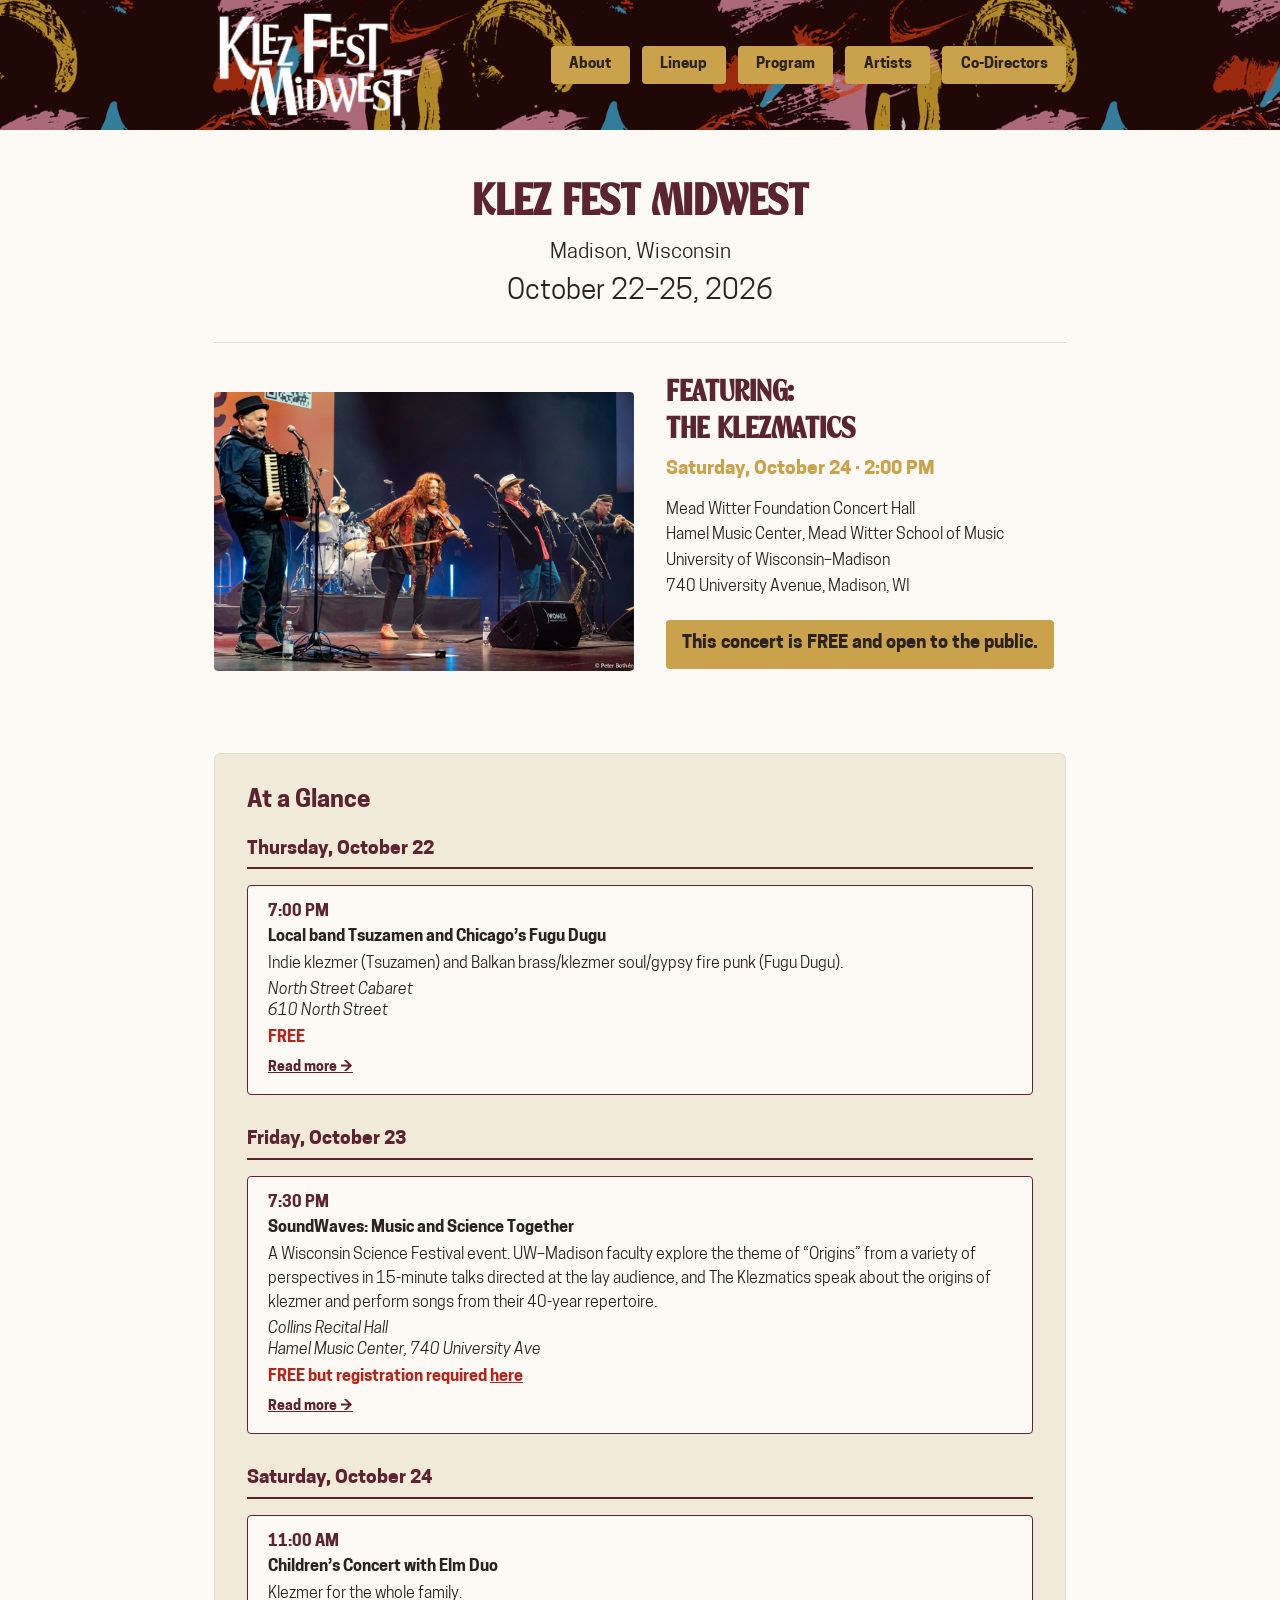
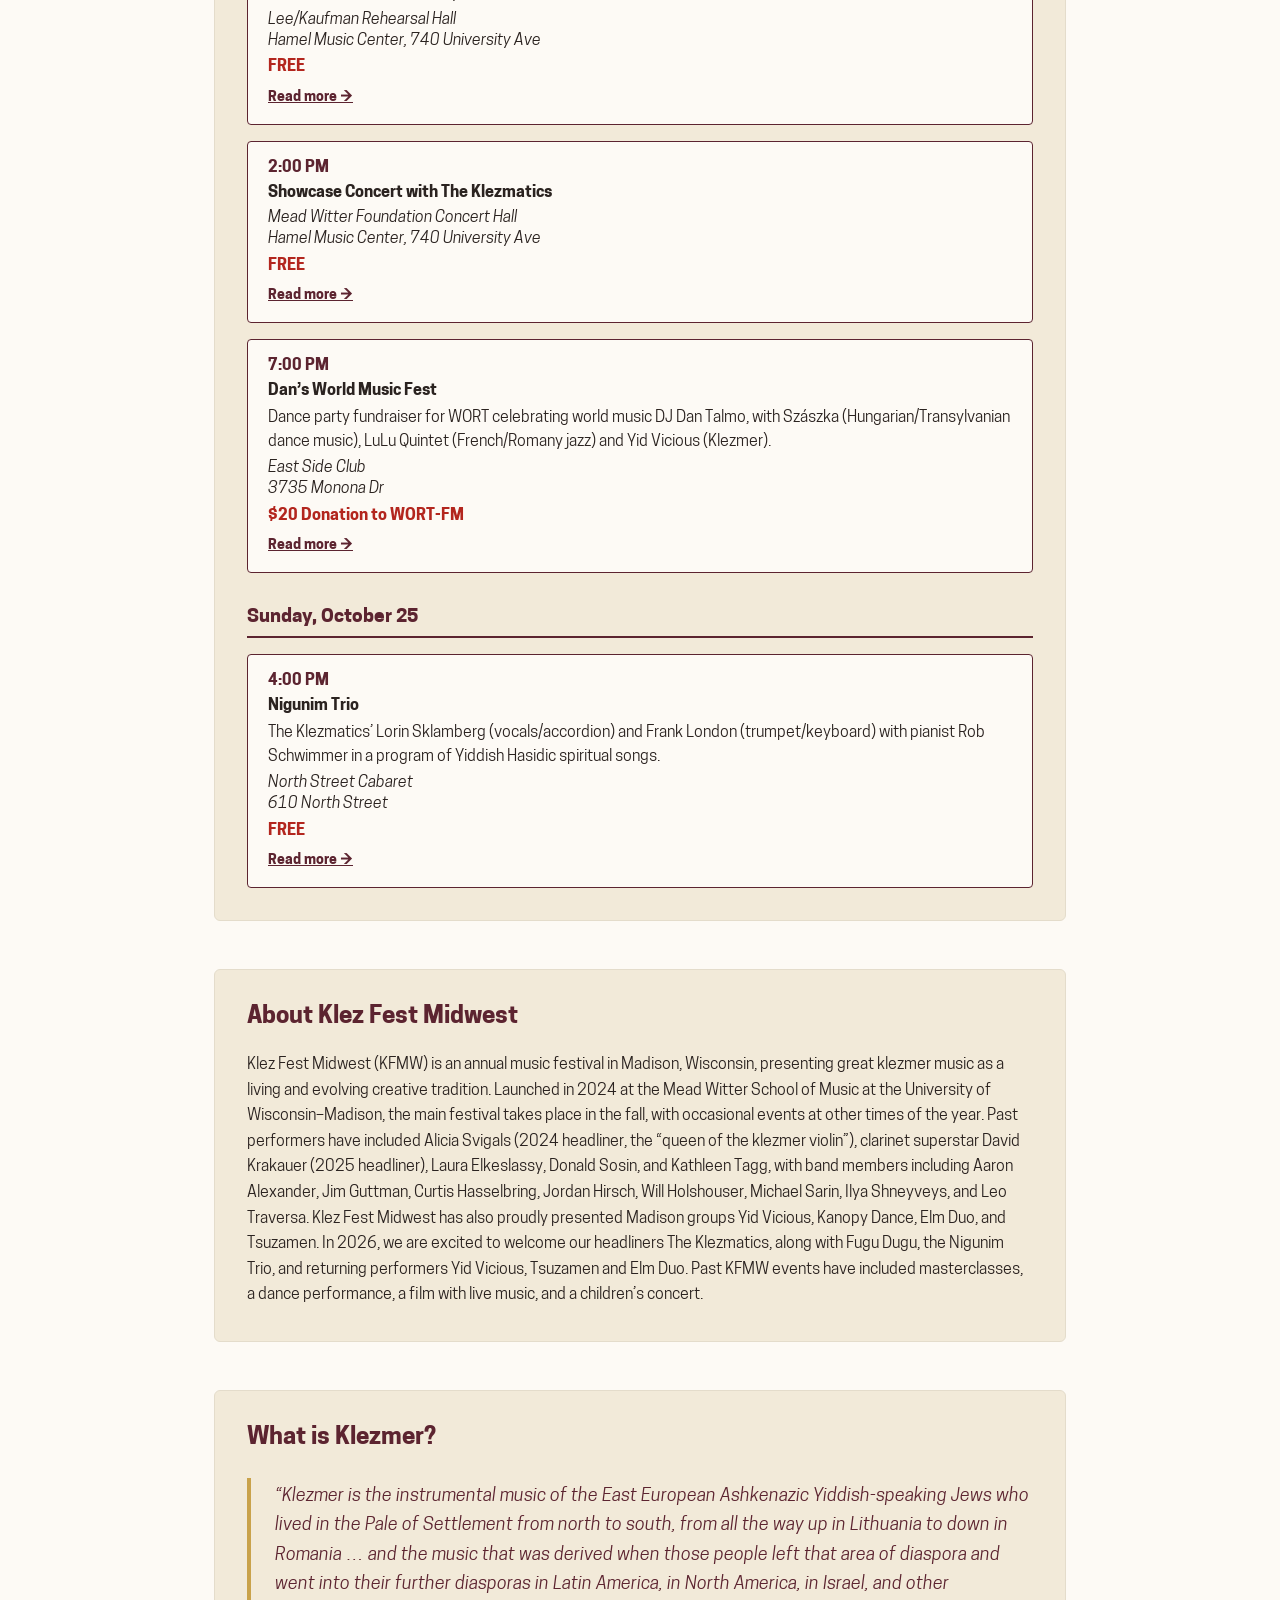
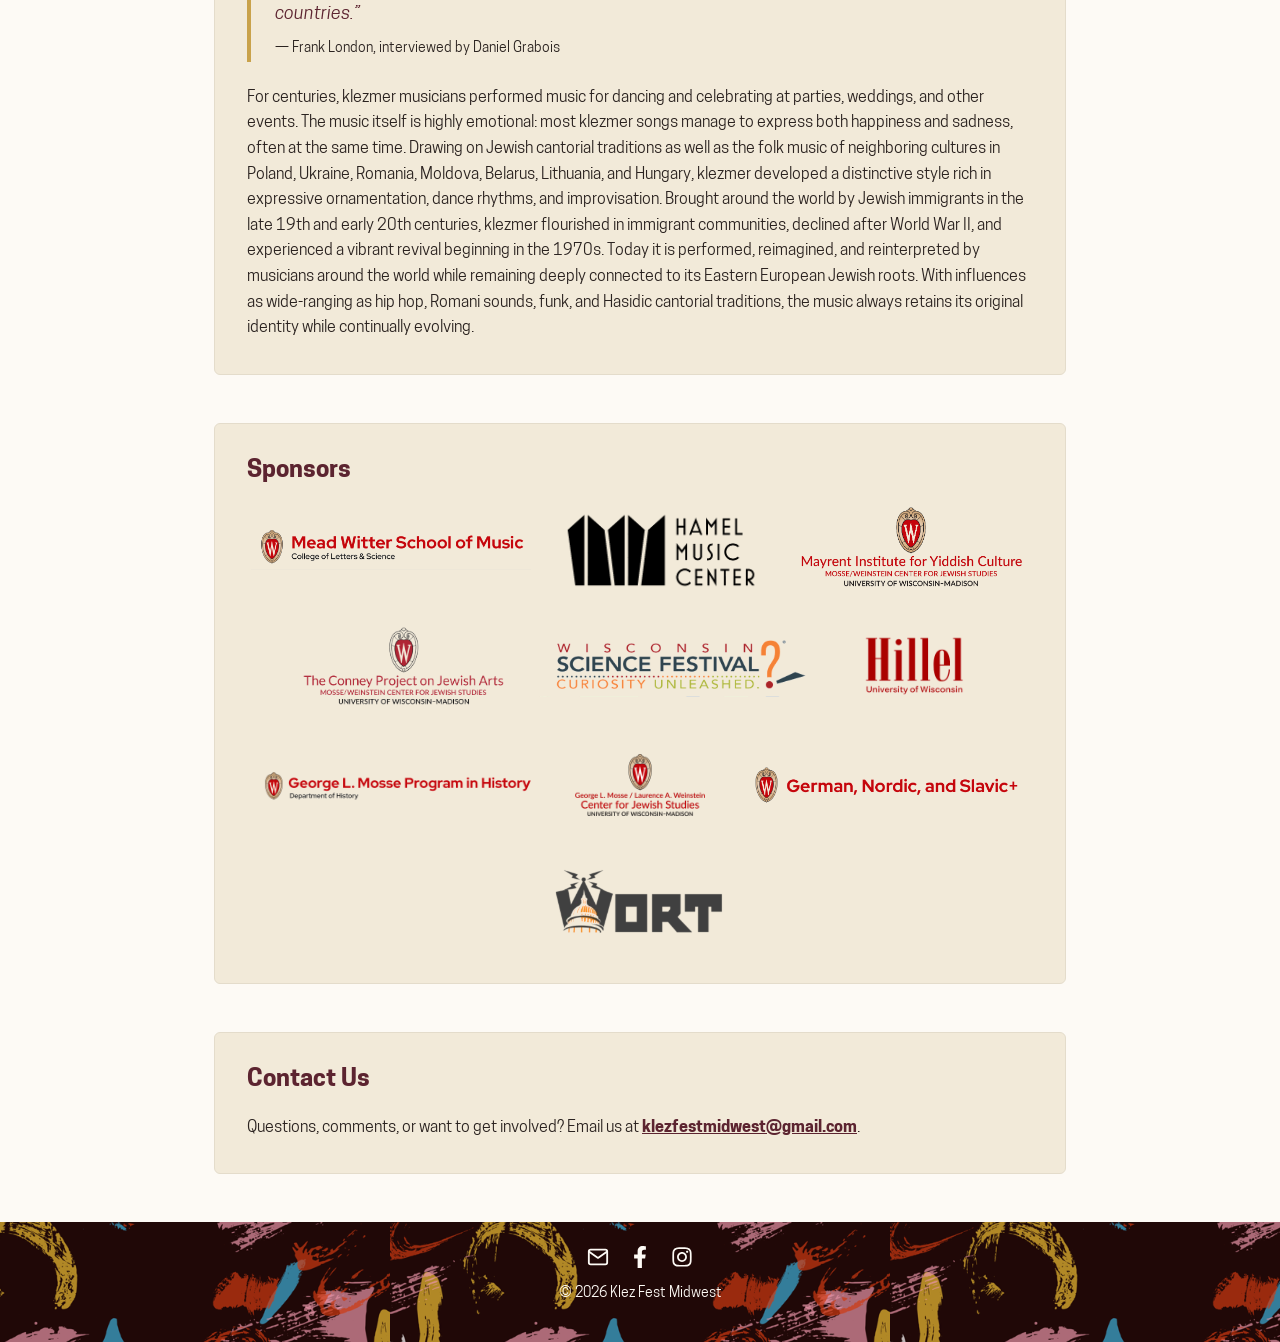
==== index.html @ f2c1f6a2 "added klezmatics as OG image" ====
<!DOCTYPE html>
<html lang="en">
<head>
  <meta charset="UTF-8">
  <meta name="viewport" content="width=device-width, initial-scale=1.0">
  <title>Klez Fest Midwest</title>
  <meta property="og:type" content="website">
  <meta property="og:site_name" content="Klez Fest Midwest">
  <meta property="og:title" content="Klez Fest Midwest">
  <meta property="og:description" content="An annual klezmer music festival in Madison, Wisconsin &mdash; free and open to the public, October 22&ndash;25, 2026.">
  <meta property="og:image" content="https://klezfestmidwest.org/images/klezmatics.jpg">
  <meta property="og:image:width" content="1200">
  <meta property="og:image:height" content="798">
  <meta property="og:url" content="https://klezfestmidwest.org/">
  <meta name="twitter:card" content="summary_large_image">
  <meta name="twitter:title" content="Klez Fest Midwest">
  <meta name="twitter:description" content="An annual klezmer music festival in Madison, Wisconsin &mdash; free and open to the public, October 22&ndash;25, 2026.">
  <meta name="twitter:image" content="https://klezfestmidwest.org/images/klezmatics.jpg">
  <link rel="icon" href="images/favicon.ico">
  <link rel="apple-touch-icon" href="images/apple-touch-icon.png">
  <link rel="stylesheet" href="styles.css">
</head>
<body>

  <header class="site-header">
    <div class="header-inner">
      <a href="index.html"><img src="images/logo_text.png" alt="Klez Fest Midwest" class="banner"></a>
      <button class="nav-toggle" type="button" aria-expanded="false" aria-controls="site-nav" aria-label="Toggle navigation menu">
        <span class="nav-toggle-bar"></span>
        <span class="nav-toggle-bar"></span>
        <span class="nav-toggle-bar"></span>
      </button>
      <nav class="site-nav" id="site-nav">
        <a href="#about" class="nav-btn">About</a>
        <a href="lineup.html" class="nav-btn">Lineup</a>
        <a href="program.html" class="nav-btn">Program</a>
        <a href="artists.html" class="nav-btn">Artists</a>
        <a href="co-directors.html" class="nav-btn">Co-Directors</a>
      </nav>
    </div>
  </header>

  <main>
    <section class="hero">
      <h1>Klez Fest Midwest</h1>
      <p class="location">Madison, Wisconsin</p>
      <p class="dates">October 22–25, 2026</p>
    </section>

    <section class="featured">
      <img src="images/klezmatics.jpg" alt="The Klezmatics" class="featured-photo">
      <div class="featured-info">
        <h2>Featuring:<br>The Klezmatics</h2>
        <p class="performance-time">Saturday, October 24 &middot; 2:00 PM</p>
        <p class="venue">
          Mead Witter Foundation Concert Hall<br>
          Hamel Music Center, Mead Witter School of Music<br>
          University of Wisconsin&ndash;Madison<br>
          740 University Avenue, Madison, WI
        </p>
        <p class="free-notice">This concert is FREE and open to the public.</p>
      </div>
    </section>

    <section class="schedule" id="schedule">
      <h2>At a Glance</h2>

      <div class="schedule-day">
        <h3>Thursday, October 22</h3>
        <div class="event">
          <p class="event-time">7:00 PM</p>
          <p class="event-title">Local band Tsuzamen and Chicago&rsquo;s Fugu Dugu</p>
          <p class="event-desc">Indie klezmer (Tsuzamen) and Balkan brass/klezmer soul/gypsy fire punk (Fugu Dugu).</p>
          <p class="event-venue">North Street Cabaret</p>
          <p class="event-address">610 North Street</p>
          <p class="event-note event-note--free">FREE</p>
          <a href="program.html#tsuzamen-fugu-dugu" class="read-more">Read more &rarr;</a>
        </div>
      </div>

      <div class="schedule-day">
        <h3>Friday, October 23</h3>
        <div class="event">
          <p class="event-time">7:30 PM</p>
          <p class="event-title">SoundWaves: Music and Science Together</p>
          <p class="event-desc">A Wisconsin Science Festival event. UW&ndash;Madison faculty explore the theme of &ldquo;Origins&rdquo; from a variety of perspectives in 15-minute talks directed at the lay audience, and The Klezmatics speak about the origins of klezmer and perform songs from their 40-year repertoire.</p>
          <p class="event-venue">Collins Recital Hall</p>
          <p class="event-address">Hamel Music Center, 740 University Ave</p>
          <p class="event-note event-note--free">FREE but registration required <a href="https://www.eventbrite.com/e/soundwaves-origins-the-birth-of-everything-tickets-1998366662482" target="_blank" rel="noopener noreferrer">here</a></p>
          <a href="program.html#soundwaves" class="read-more">Read more &rarr;</a>
        </div>
      </div>

      <div class="schedule-day">
        <h3>Saturday, October 24</h3>
        <div class="event">
          <p class="event-time">11:00 AM</p>
          <p class="event-title">Children&rsquo;s Concert with Elm Duo</p>
          <p class="event-desc">Klezmer for the whole family.</p>
          <p class="event-venue">Lee/Kaufman Rehearsal Hall</p>
          <p class="event-address">Hamel Music Center, 740 University Ave</p>
          <p class="event-note event-note--free">FREE</p>
          <a href="program.html#elm-duo" class="read-more">Read more &rarr;</a>
        </div>
        <div class="event">
          <p class="event-time">2:00 PM</p>
          <p class="event-title">Showcase Concert with The Klezmatics</p>
          <p class="event-venue">Mead Witter Foundation Concert Hall</p>
          <p class="event-address">Hamel Music Center, 740 University Ave</p>
          <p class="event-note event-note--free">FREE</p>
          <a href="program.html#klezmatics-showcase" class="read-more">Read more &rarr;</a>
        </div>
        <div class="event">
          <p class="event-time">7:00 PM</p>
          <p class="event-title">Dan&rsquo;s World Music Fest</p>
          <p class="event-desc">Dance party fundraiser for WORT celebrating world music DJ Dan Talmo, with Sz&aacute;szka (Hungarian/Transylvanian dance music), LuLu Quintet (French/Romany jazz) and Yid Vicious (Klezmer).</p>
          <p class="event-venue">East Side Club</p>
          <p class="event-address">3735 Monona Dr</p>
          <p class="event-note event-note--cost">$20 Donation to WORT-FM</p>
          <a href="program.html#dans-world-music-fest" class="read-more">Read more &rarr;</a>
        </div>
      </div>

      <div class="schedule-day">
        <h3>Sunday, October 25</h3>
        <div class="event">
          <p class="event-time">4:00 PM</p>
          <p class="event-title">Nigunim Trio</p>
          <p class="event-desc">The Klezmatics&rsquo; Lorin Sklamberg (vocals/accordion) and Frank London (trumpet/keyboard) with pianist Rob Schwimmer in a program of Yiddish Hasidic spiritual songs.</p>
          <p class="event-venue">North Street Cabaret</p>
          <p class="event-address">610 North Street</p>
          <p class="event-note event-note--free">FREE</p>
          <a href="program.html#nigunim-trio" class="read-more">Read more &rarr;</a>
        </div>
      </div>
    </section>

    <section class="about" id="about">
      <h2>About Klez Fest Midwest</h2>
      <p>Klez Fest Midwest (KFMW) is an annual music festival in Madison, Wisconsin, presenting great klezmer music as a living and evolving creative tradition. Launched in 2024 at the Mead Witter School of Music at the University of Wisconsin&ndash;Madison, the main festival takes place in the fall, with occasional events at other times of the year. Past performers have included Alicia Svigals (2024 headliner, the &ldquo;queen of the klezmer violin&rdquo;), clarinet superstar David Krakauer (2025 headliner), Laura Elkeslassy, Donald Sosin, and Kathleen Tagg, with band members including Aaron Alexander, Jim Guttman, Curtis Hasselbring, Jordan Hirsch, Will Holshouser, Michael Sarin, Ilya Shneyveys, and Leo Traversa. Klez Fest Midwest has also proudly presented Madison groups Yid Vicious, Kanopy Dance, Elm Duo, and Tsuzamen. In 2026, we are excited to welcome our headliners The Klezmatics, along with Fugu Dugu, the Nigunim Trio, and returning performers Yid Vicious, Tsuzamen and Elm Duo. Past KFMW events have included masterclasses, a dance performance, a film with live music, and a children&rsquo;s concert.</p>
    </section>

    <section class="about" id="what-is-klezmer">
      <h2>What is Klezmer?</h2>
      <blockquote class="pull-quote">
        <p>&ldquo;Klezmer is the instrumental music of the East European Ashkenazic Yiddish-speaking Jews who lived in the Pale of Settlement from north to south, from all the way up in Lithuania to down in Romania &hellip; and the music that was derived when those people left that area of diaspora and went into their further diasporas in Latin America, in North America, in Israel, and other countries.&rdquo;</p>
        <footer>&mdash; Frank London, interviewed by Daniel Grabois</footer>
      </blockquote>
      <p>For centuries, klezmer musicians performed music for dancing and celebrating at parties, weddings, and other events. The music itself is highly emotional: most klezmer songs manage to express both happiness and sadness, often at the same time. Drawing on Jewish cantorial traditions as well as the folk music of neighboring cultures in Poland, Ukraine, Romania, Moldova, Belarus, Lithuania, and Hungary, klezmer developed a distinctive style rich in expressive ornamentation, dance rhythms, and improvisation. Brought around the world by Jewish immigrants in the late 19th and early 20th centuries, klezmer flourished in immigrant communities, declined after World War II, and experienced a vibrant revival beginning in the 1970s. Today it is performed, reimagined, and reinterpreted by musicians around the world while remaining deeply connected to its Eastern European Jewish roots. With influences as wide-ranging as hip hop, Romani sounds, funk, and Hasidic cantorial traditions, the music always retains its original identity while continually evolving.</p>
    </section>

    <section class="about" id="sponsors">
      <h2>Sponsors</h2>
      <div class="sponsor-grid">
        <a href="https://music.wisc.edu/" target="_blank" rel="noopener noreferrer">
          <img src="images/sponsors/Mead%20Witter%20SoM%20logo.png" alt="Mead Witter School of Music" class="sponsor-logo">
        </a>
        <img src="images/sponsors/Hamel%20Music%20Center.png" alt="Hamel Music Center" class="sponsor-logo">
        <a href="https://mayrent.wisc.edu/" target="_blank" rel="noopener noreferrer">
          <img src="images/sponsors/Mayrent%20logo.png" alt="Mayrent" class="sponsor-logo">
        </a>
        <a href="https://cjs.wisc.edu/conney-project/" target="_blank" rel="noopener noreferrer">
          <img src="images/sponsors/Conney%20Project.png" alt="The Conney Project on Jewish Arts" class="sponsor-logo">
        </a>
        <a href="https://www.wisconsinsciencefest.org/" target="_blank" rel="noopener noreferrer">
          <img src="images/sponsors/Wisc%20Science%20Fest%20logo.png" alt="Wisconsin Science Festival" class="sponsor-logo">
        </a>
        <a href="https://www.uwhillel.org/" target="_blank" rel="noopener noreferrer">
          <img src="images/sponsors/Hillel%20logo.png" alt="Hillel" class="sponsor-logo">
        </a>
        <a href="https://mosseprogram.wisc.edu/" target="_blank" rel="noopener noreferrer">
          <img src="images/sponsors/George%20Mosse%20program%20in%20history%20logo.png" alt="George Mosse Program in History" class="sponsor-logo">
        </a>
        <a href="https://cjs.wisc.edu/" target="_blank" rel="noopener noreferrer">
          <img src="images/sponsors/Mosse%20Weinstein.png" alt="George L. Mosse / Laurence A. Weinstein Center for Jewish Studies" class="sponsor-logo">
        </a>
        <a href="https://gns.wisc.edu/" target="_blank" rel="noopener noreferrer">
          <img src="images/sponsors/German%20Nordic%20Slavic%20logo.png" alt="German Nordic Slavic" class="sponsor-logo">
        </a>
        <a href="https://www.wortfm.org/" target="_blank" rel="noopener noreferrer">
          <img src="images/sponsors/WORT%20logo.png" alt="WORT-FM" class="sponsor-logo">
        </a>
      </div>
    </section>

    <section class="about" id="contact">
      <h2>Contact Us</h2>
      <p>Questions, comments, or want to get involved? Email us at <a href="mailto:klezfestmidwest@gmail.com">klezfestmidwest@gmail.com</a>.</p>
    </section>
  </main>

  <footer class="site-footer">
    <div class="contact">
      <a href="mailto:klezfestmidwest@gmail.com" class="contact-icon" aria-label="Email Klez Fest Midwest">
        <svg viewBox="0 0 24 24" fill="none" stroke="currentColor" stroke-width="2" stroke-linecap="round" stroke-linejoin="round"><path d="M4 4h16c1.1 0 2 .9 2 2v12c0 1.1-.9 2-2 2H4c-1.1 0-2-.9-2-2V6c0-1.1.9-2 2-2z"></path><polyline points="22,6 12,13 2,6"></polyline></svg>
      </a>
      <a href="https://www.facebook.com/KlezFestMidwest/" class="contact-icon" aria-label="Klez Fest Midwest on Facebook" target="_blank" rel="noopener noreferrer">
        <svg viewBox="0 0 320 512" fill="currentColor"><path d="M279.14 288l14.22-92.66h-88.91v-60.13c0-25.35 12.42-50.06 52.24-50.06h40.42V6.26S260.43 0 225.36 0c-73.22 0-121.08 44.38-121.08 124.72v70.62H22.89V288h81.39v224h100.17V288z"></path></svg>
      </a>
      <a href="https://www.instagram.com/klezfestmidwest" class="contact-icon" aria-label="Klez Fest Midwest on Instagram" target="_blank" rel="noopener noreferrer">
        <svg viewBox="0 0 448 512" fill="currentColor"><path d="M224.1 141c-63.6 0-114.9 51.3-114.9 114.9s51.3 114.9 114.9 114.9S339 319.5 339 255.9 287.7 141 224.1 141zm0 189.6c-41.1 0-74.7-33.5-74.7-74.7s33.5-74.7 74.7-74.7 74.7 33.5 74.7 74.7-33.6 74.7-74.7 74.7zm146.4-194.3c0 14.9-12 26.8-26.8 26.8-14.9 0-26.8-12-26.8-26.8s12-26.8 26.8-26.8 26.8 12 26.8 26.8zm76.1 27.2c-1.7-35.9-9.9-67.7-36.2-93.9-26.2-26.2-58-34.4-93.9-36.2-37-2.1-147.9-2.1-184.9 0-35.8 1.7-67.6 9.9-93.9 36.1s-34.4 58-36.2 93.9c-2.1 37-2.1 147.9 0 184.9 1.7 35.9 9.9 67.7 36.2 93.9s58 34.4 93.9 36.2c37 2.1 147.9 2.1 184.9 0 35.9-1.7 67.7-9.9 93.9-36.2 26.2-26.2 34.4-58 36.2-93.9 2.1-37 2.1-147.8 0-184.8zM398.8 388c-7.8 19.6-22.9 34.7-42.6 42.6-29.5 11.7-99.5 9-132.1 9s-102.7 2.6-132.1-9c-19.6-7.8-34.7-22.9-42.6-42.6-11.7-29.5-9-99.5-9-132.1s-2.6-102.7 9-132.1c7.8-19.6 22.9-34.7 42.6-42.6 29.5-11.7 99.5-9 132.1-9s102.7-2.6 132.1 9c19.6 7.8 34.7 22.9 42.6 42.6 11.7 29.5 9 99.5 9 132.1s2.7 102.7-9 132.1z"></path></svg>
      </a>
    </div>
    <p>&copy; 2026 Klez Fest Midwest</p>
  </footer>

  <script src="header-scroll.js" defer></script>
</body>
</html>
---- styles.css ----
@font-face {
  font-family: 'Desert Folk';
  src: url("fonts/desertfolk-font/dessertfolk.ttf") format("truetype");
  font-weight: normal;
  font-style: normal;
  font-display: swap;
}

@font-face {
  font-family: 'Cooper Hewitt';
  src: url("fonts/cooper-hewitt/CooperHewitt-Book.woff") format("woff");
  font-weight: normal;
  font-style: normal;
  font-display: swap;
}

@font-face {
  font-family: 'Cooper Hewitt';
  src: url("fonts/cooper-hewitt/CooperHewitt-BookItalic.woff") format("woff");
  font-weight: normal;
  font-style: italic;
  font-display: swap;
}

@font-face {
  font-family: 'Cooper Hewitt';
  src: url("fonts/cooper-hewitt/CooperHewitt-Semibold.woff") format("woff");
  font-weight: 600;
  font-style: normal;
  font-display: swap;
}

@font-face {
  font-family: 'Cooper Hewitt';
  src: url("fonts/cooper-hewitt/CooperHewitt-Bold.woff") format("woff");
  font-weight: bold;
  font-style: normal;
  font-display: swap;
}

@font-face {
  font-family: 'Cooper Hewitt';
  src: url("fonts/cooper-hewitt/CooperHewitt-BoldItalic.woff") format("woff");
  font-weight: bold;
  font-style: italic;
  font-display: swap;
}

:root {
  --maroon: #5c2430;
  --gold: #c9a24b;
  --red: #b3261e;
  --ink: #2b2320;
  --paper: #fdfaf5;
}

* {
  box-sizing: border-box;
}

html {
  scroll-padding-top: 190px;
}

body {
  margin: 0;
  font-family: 'Cooper Hewitt', Georgia, 'Times New Roman', serif;
  background: var(--paper);
  color: var(--ink);
}

.site-header {
  background: var(--maroon) url("images/klezfest-background.png") center / 500px auto repeat;
  padding: 0.6rem 0;
  position: sticky;
  top: 0;
  z-index: 100;
  transition: transform 0.25s ease;
}

.site-header--hidden {
  transform: translateY(-100%);
}

@media (prefers-reduced-motion: reduce) {
  .site-header {
    transition: none;
  }
}

.header-inner {
  max-width: 900px;
  margin: 0 auto;
  padding: 0 1.5rem;
  display: flex;
  align-items: center;
  justify-content: space-between;
  flex-wrap: wrap;
  gap: 1rem;
}

.banner {
  display: block;
  width: 100%;
  max-width: 200px;
  height: auto;
}

.site-nav {
  display: flex;
  gap: 0.75rem;
}

.nav-toggle {
  display: none;
}

.nav-btn {
  display: inline-block;
  background: var(--gold);
  color: var(--ink);
  text-decoration: none;
  font-weight: bold;
  font-size: 0.95rem;
  padding: 0.55rem 1.15rem;
  border-radius: 4px;
  transition: opacity 0.15s ease;
}

.nav-btn:hover {
  opacity: 0.85;
}

main {
  max-width: 900px;
  margin: 0 auto;
  padding: 0 1.5rem;
}

.hero {
  text-align: center;
  padding: 3rem 1rem 2rem;
}

.hero h1 {
  font-family: 'Desert Folk', 'Cooper Hewitt', Georgia, 'Times New Roman', serif;
  font-size: 2.75rem;
  margin: 0 0 0.5rem;
  color: var(--maroon);
}

.hero .location {
  font-size: 1.3rem;
  margin: 0 0 0.5rem;
  color: var(--ink);
}

.hero .dates {
  font-size: 1.75rem;
  margin: 0;
  color: var(--ink);
}

.featured {
  display: flex;
  flex-wrap: wrap;
  align-items: center;
  gap: 2rem;
  padding: 2rem 0 4rem;
  border-top: 1px solid #e4dccb;
}

.featured-photo {
  flex: 1 1 320px;
  width: 100%;
  max-width: 420px;
  border-radius: 4px;
}

.featured-info {
  flex: 1 1 320px;
}

.featured-info h2 {
  font-family: 'Desert Folk', 'Cooper Hewitt', Georgia, 'Times New Roman', serif;
  font-size: 1.9rem;
  margin: 0 0 0.5rem;
  color: var(--maroon);
}

.performance-time {
  font-size: 1.2rem;
  font-weight: bold;
  color: var(--gold);
  margin: 0 0 1rem;
}

.free-notice {
  display: inline-block;
  background: var(--gold);
  color: var(--ink);
  font-weight: bold;
  font-size: 1.1rem;
  line-height: 1.4;
  padding: 0.75rem 1rem;
  border-radius: 4px;
  margin: 0 0 1.25rem;
}

.venue {
  line-height: 1.6;
  margin: 0 0 1.25rem;
}

.schedule {
  background: #f2ead9;
  border: 1px solid #e4dccb;
  border-radius: 6px;
  padding: 2rem;
  margin: 0 0 3rem;
}

.schedule h2 {
  margin-top: 0;
  color: var(--maroon);
}

.schedule-day {
  margin-bottom: 2rem;
}

.schedule-day:last-child {
  margin-bottom: 0;
}

.schedule-day h3 {
  color: var(--maroon);
  border-bottom: 2px solid var(--maroon);
  padding-bottom: 0.35rem;
  margin: 0 0 1rem;
}

.event {
  background: var(--paper);
  border: 1px solid var(--maroon);
  border-radius: 4px;
  padding: 1rem 1.25rem;
  margin-bottom: 1rem;
}

.event:last-child {
  margin-bottom: 0;
}

.event-time {
  font-weight: bold;
  color: var(--maroon);
  margin: 0 0 0.25rem;
}

.event-title {
  font-weight: bold;
  margin: 0 0 0.25rem;
}

.event-desc {
  line-height: 1.5;
  margin: 0 0 0.25rem;
}

.event-subtitle {
  font-weight: bold;
  margin: 0 0 0.25rem;
}

#program .event-desc {
  text-align: justify;
}

.event-venue {
  font-style: italic;
  margin: 0;
}

.event-address {
  font-style: italic;
  margin: 0;
}

.event-tag {
  color: var(--gold);
  font-weight: bold;
  margin: 0.35rem 0 0;
}

.event-note {
  color: var(--gold);
  font-weight: bold;
  margin: 0.35rem 0 0;
}

.event-note--free,
.event-note--cost {
  color: var(--red);
}

.event-note a {
  color: inherit;
  text-decoration: underline;
}

.read-more {
  display: inline-block;
  margin: 0.6rem 0 0;
  color: var(--maroon);
  font-size: 0.9rem;
  font-weight: bold;
  text-decoration: underline;
  transition: color 0.15s ease;
}

.read-more:hover,
.read-more:focus-visible {
  color: var(--gold);
}

.about {
  background: #f2ead9;
  border: 1px solid #e4dccb;
  border-radius: 6px;
  padding: 2rem;
  margin: 0 0 3rem;
}

.about h2 {
  margin-top: 0;
  color: var(--maroon);
}

.about p {
  line-height: 1.6;
  margin: 0;
}

.about p + p {
  margin-top: 1rem;
}

.about p a {
  color: var(--maroon);
  font-weight: bold;
}

.error-hero h1 {
  font-size: 6rem;
}

.error-page {
  text-align: center;
}

.error-page p {
  margin: 0 0 1.5rem;
}

.btn-home {
  display: inline-block;
  background: var(--maroon);
  color: var(--paper);
  padding: 0.75rem 1.75rem;
  border-radius: 4px;
  font-weight: bold;
  text-decoration: none;
  transition: background 0.15s ease, color 0.15s ease;
}

.btn-home:hover,
.btn-home:focus-visible {
  background: var(--gold);
  color: var(--ink);
}

.sponsor-grid {
  display: flex;
  flex-wrap: wrap;
  align-items: center;
  justify-content: center;
  gap: 2rem;
}

.sponsor-logo {
  max-height: 80px;
  max-width: 280px;
  width: auto;
  height: auto;
}

.pull-quote {
  margin: 1.5rem 0 1.5rem;
  padding: 0.25rem 0 0.25rem 1.5rem;
  border-left: 4px solid var(--gold);
}

.about .pull-quote p {
  font-style: italic;
  font-size: 1.15rem;
  line-height: 1.6;
  color: var(--maroon);
  margin: 0 0 0.6rem;
}

.pull-quote footer {
  font-size: 0.9rem;
  color: var(--ink);
}

.site-footer {
  text-align: center;
  padding: 1.5rem;
  background: var(--maroon) url("images/klezfest-background.png") center / 500px auto repeat;
  color: var(--paper);
  font-size: 0.9rem;
}

.contact {
  display: flex;
  justify-content: center;
  gap: 1.25rem;
  margin-bottom: 1rem;
}

.contact-icon {
  display: inline-flex;
  color: var(--paper);
}

.contact-icon:hover {
  color: var(--gold);
}

.contact-icon svg {
  width: 22px;
  height: 22px;
}

.lineup {
  margin: 0 0 3rem;
}

.lineup-row {
  display: grid;
  grid-template-columns: minmax(200px, 320px) 1px 1fr;
  align-items: stretch;
}

.lineup-row + .lineup-row {
  border-top: 1px solid #e4dccb;
}

.lineup-info {
  padding: 1.5rem 1.5rem 1.5rem 0;
}

.lineup-divider {
  background: var(--maroon);
  width: 1px;
}

.lineup-panel {
  padding: 1.5rem 0 1.5rem 1.5rem;
  display: flex;
  flex-wrap: nowrap;
  align-items: flex-start;
  gap: 0.75rem;
  overflow-x: auto;
}

.band-card {
  display: inline-flex;
  flex-direction: column;
  flex-shrink: 0;
  align-items: center;
  gap: 0.5rem;
  background: var(--paper);
  border: 1px solid var(--maroon);
  border-radius: 4px;
  padding: 0.6rem;
  text-decoration: none;
}

.band-card img {
  height: 110px;
  width: auto;
  border-radius: 3px;
  display: block;
}

.band-card .band-name {
  font-weight: bold;
  font-size: 0.9rem;
  color: var(--maroon);
  text-align: center;
  margin: 0;
}

.artists {
  background: #f2ead9;
  border: 1px solid #e4dccb;
  border-radius: 6px;
  padding: 2rem;
  margin: 0 0 3rem;
}

.artist-bio {
  display: flex;
  flex-direction: column;
  gap: 1rem;
  background: var(--paper);
  border: 1px solid var(--maroon);
  border-radius: 4px;
  padding: 1.5rem;
  margin-bottom: 1.5rem;
}

.artist-bio:last-child {
  margin-bottom: 0;
}

.artist-bio h3 {
  margin: 0;
  color: var(--maroon);
  font-size: 1.85rem;
  text-align: center;
}

.artist-photo {
  width: 100%;
  height: auto;
  border-radius: 4px;
  display: block;
}

.director-photo {
  width: 100%;
  max-width: 220px;
  height: auto;
  border-radius: 4px;
  display: block;
  margin: 0 auto;
}

.artist-bio.director-bio {
  flex-direction: row;
  flex-wrap: wrap;
  align-items: center;
}

.director-bio .director-photo {
  flex: 1 1 220px;
  max-width: 220px;
  margin: 0;
}

.director-info {
  flex: 2 1 320px;
  min-width: 0;
}

.director-info h3 {
  text-align: left;
  margin: 0 0 0.75rem;
}

@media (max-width: 600px) {
  .artist-bio.director-bio {
    flex-direction: column;
  }

  .director-bio .director-photo {
    max-width: 100%;
  }

  .director-info h3 {
    text-align: center;
  }
}

.photo-wrap {
  position: relative;
  display: block;
}

.photo-credit {
  position: absolute;
  bottom: 0.4rem;
  right: 0.6rem;
  color: #fff;
  font-size: 0.7rem;
  text-shadow: 0 1px 2px rgba(0, 0, 0, 0.7);
  pointer-events: none;
}

.artist-photo-group {
  display: flex;
  align-items: flex-start;
  gap: 0.5rem;
  width: 100%;
}

.artist-photo-group > img,
.artist-photo-group > .photo-item {
  flex: 1 1 0;
  width: 0;
  min-width: 0;
  aspect-ratio: 936 / 579;
  border-radius: 4px;
  display: block;
  position: relative;
}

.artist-photo-group > img {
  object-fit: cover;
  object-position: top;
}

.artist-photo-group > .photo-item img {
  width: 100%;
  height: 100%;
  object-fit: cover;
  object-position: top;
  border-radius: 4px;
  display: block;
}

.artist-text p {
  line-height: 1.6;
  margin: 0 0 1rem;
  text-align: justify;
}

.artist-text p:last-child {
  margin-bottom: 0;
}

@media (max-width: 600px) {
  html {
    scroll-padding-top: 230px;
  }

  .hero h1 {
    font-size: 2.1rem;
  }

  .error-hero h1 {
    font-size: 4rem;
  }

  .nav-toggle {
    display: inline-flex;
    flex-direction: column;
    justify-content: center;
    align-items: center;
    gap: 5px;
    width: 40px;
    height: 40px;
    padding: 0;
    background: transparent;
    border: none;
    cursor: pointer;
  }

  .nav-toggle-bar {
    display: block;
    width: 26px;
    height: 3px;
    border-radius: 2px;
    background: var(--paper);
  }

  .site-nav {
    display: none;
    position: absolute;
    top: 100%;
    left: 0;
    width: 100%;
    flex-direction: column;
    gap: 0.6rem;
    padding: 1rem 1.5rem 1.5rem;
    background: var(--maroon);
    box-shadow: 0 8px 12px rgba(0, 0, 0, 0.25);
  }

  .site-nav--open {
    display: flex;
  }

  .site-nav .nav-btn {
    text-align: center;
  }

  .lineup-row {
    grid-template-columns: 1fr;
  }

  .lineup-divider {
    display: none;
  }

  .lineup-info {
    padding: 1.5rem 0 0.75rem;
  }

  .lineup-panel {
    padding: 0 0 1.5rem;
  }

  .band-card img {
    height: 85px;
  }

  .artist-photo-group {
    flex-direction: column;
  }

  .artist-photo-group img {
    width: 100%;
  }
}
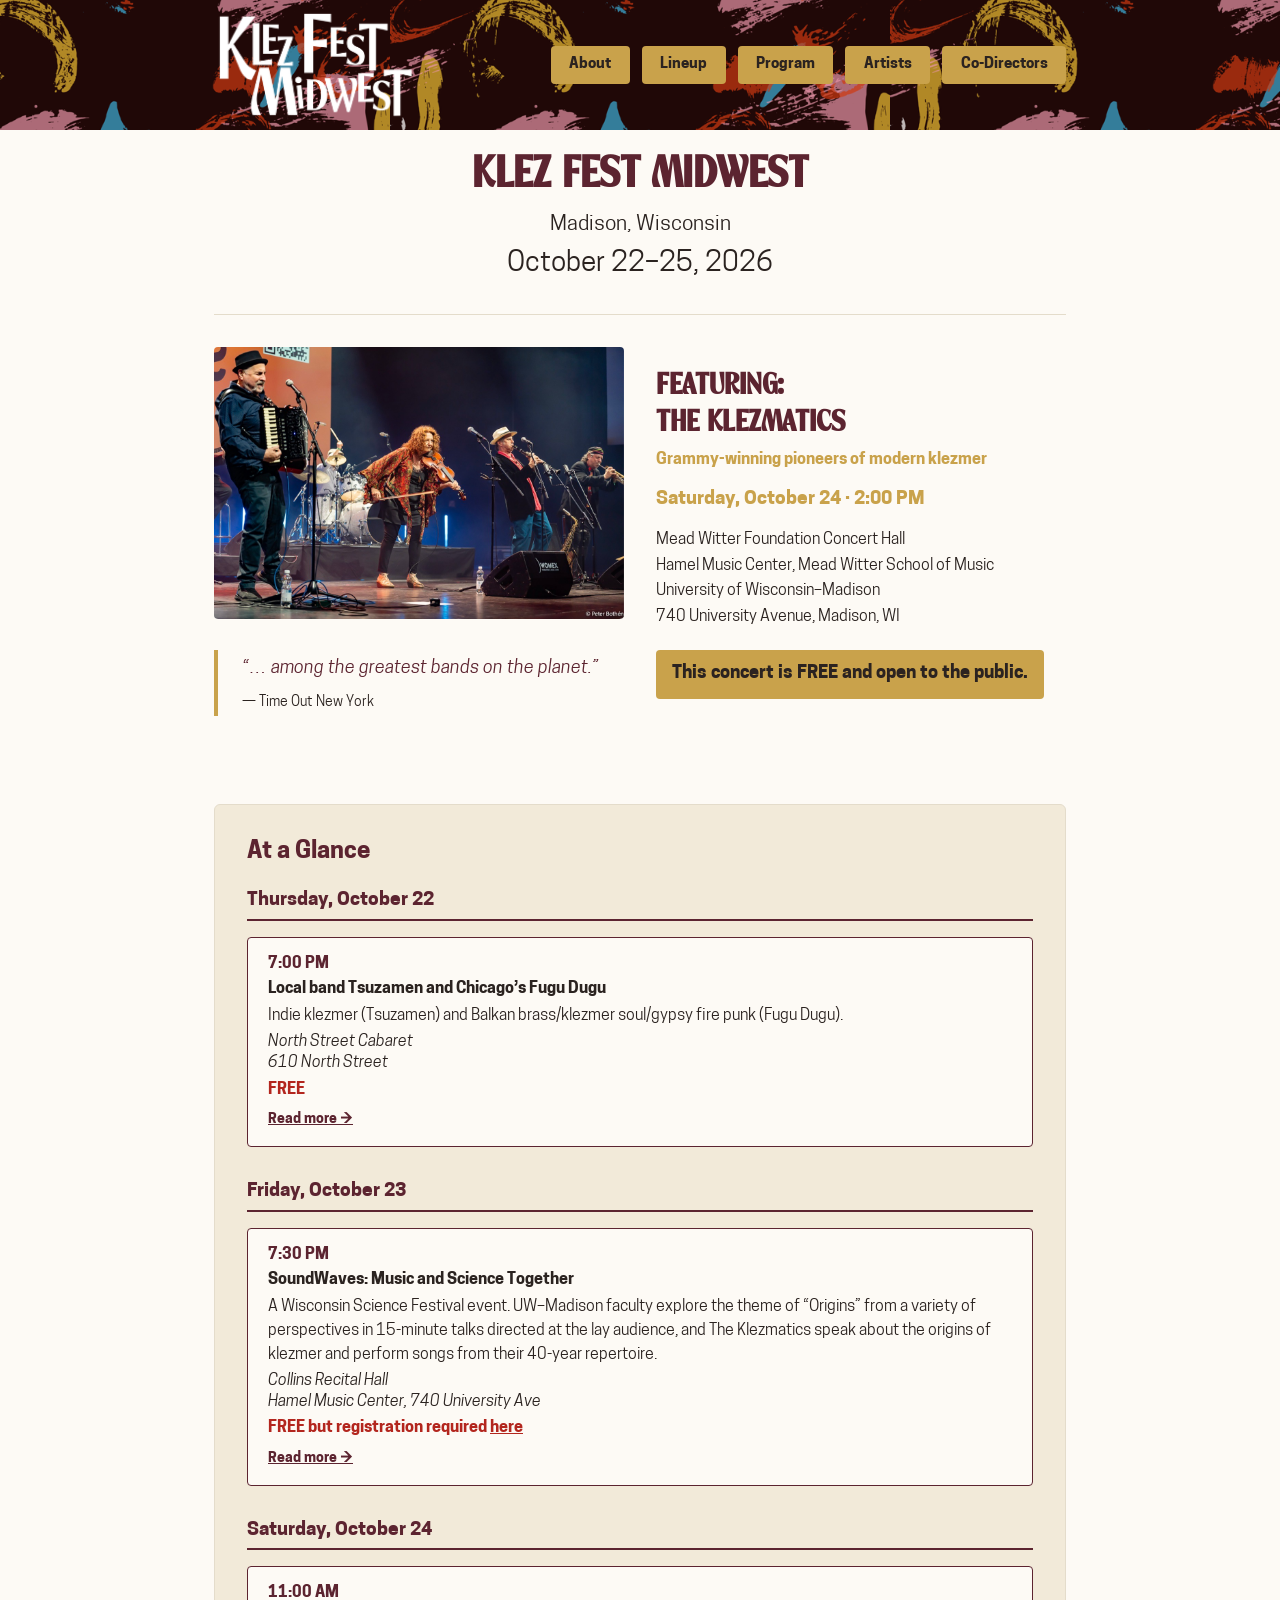
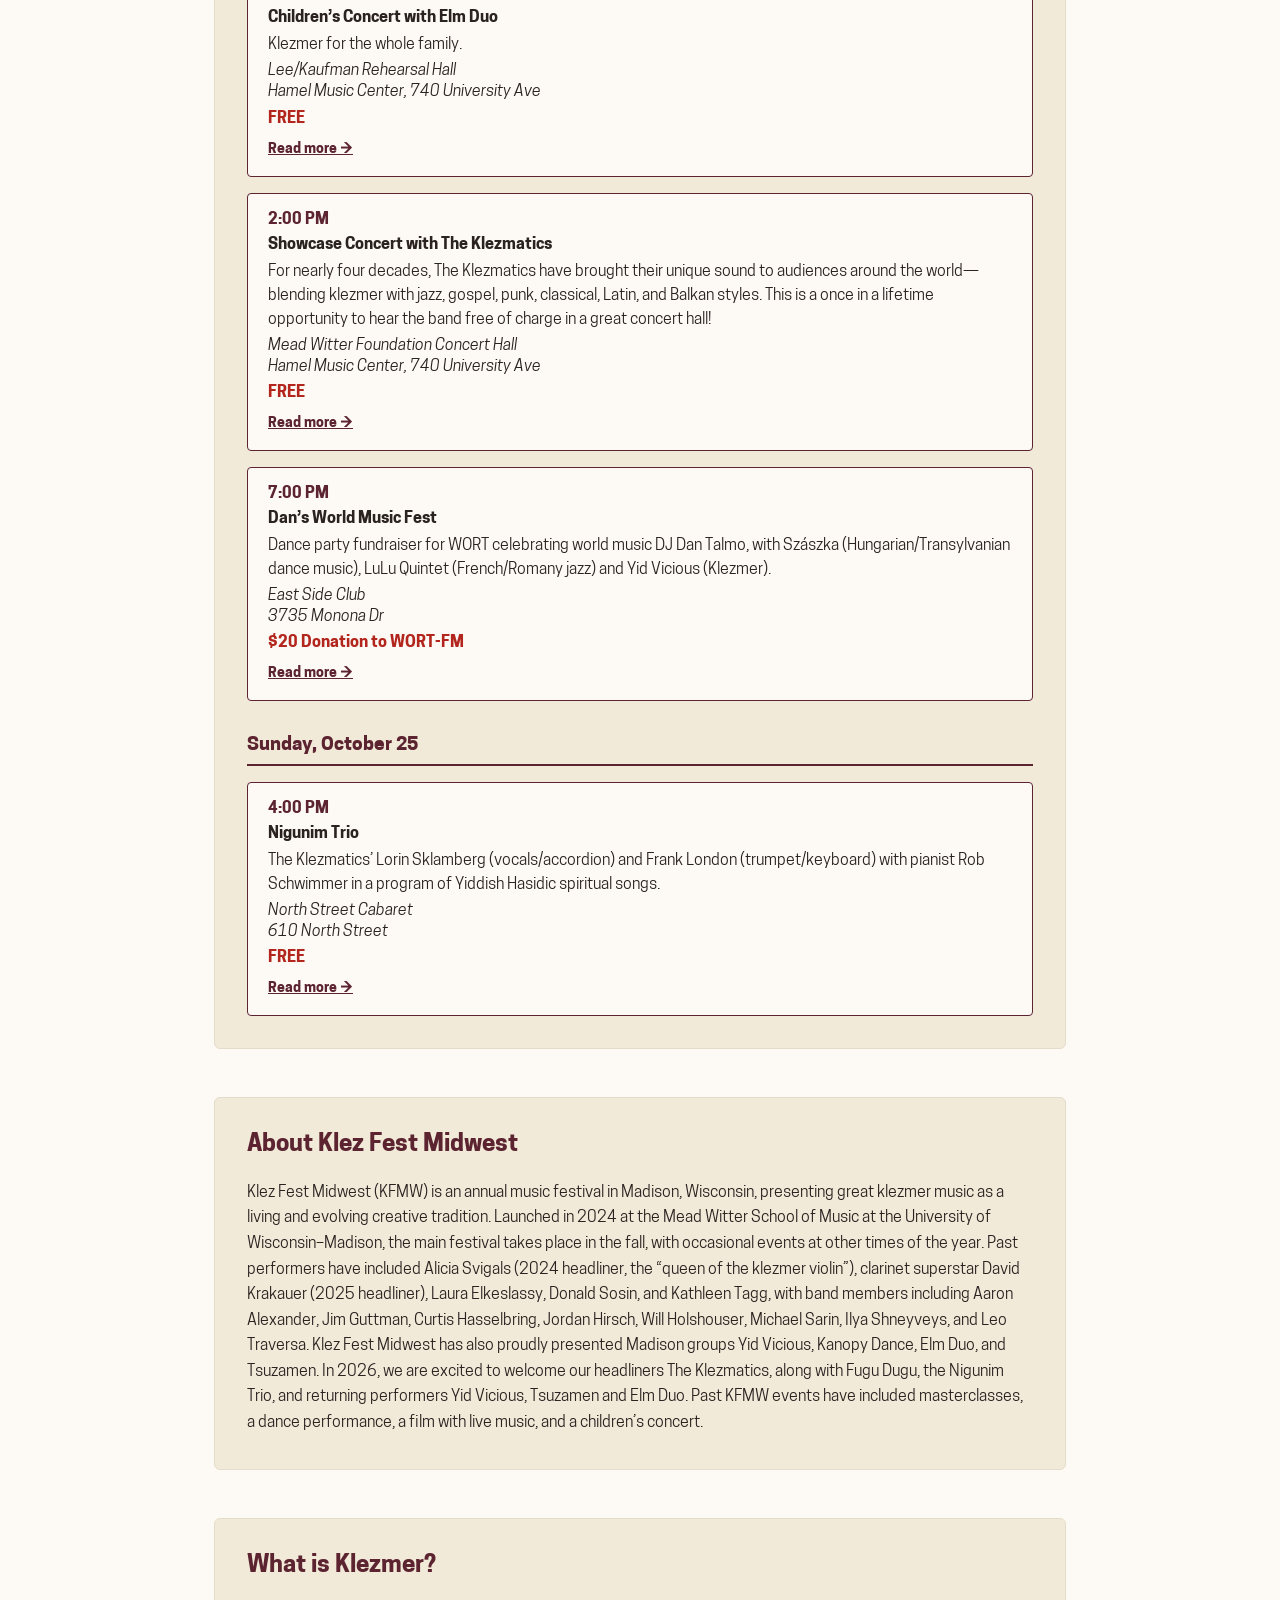
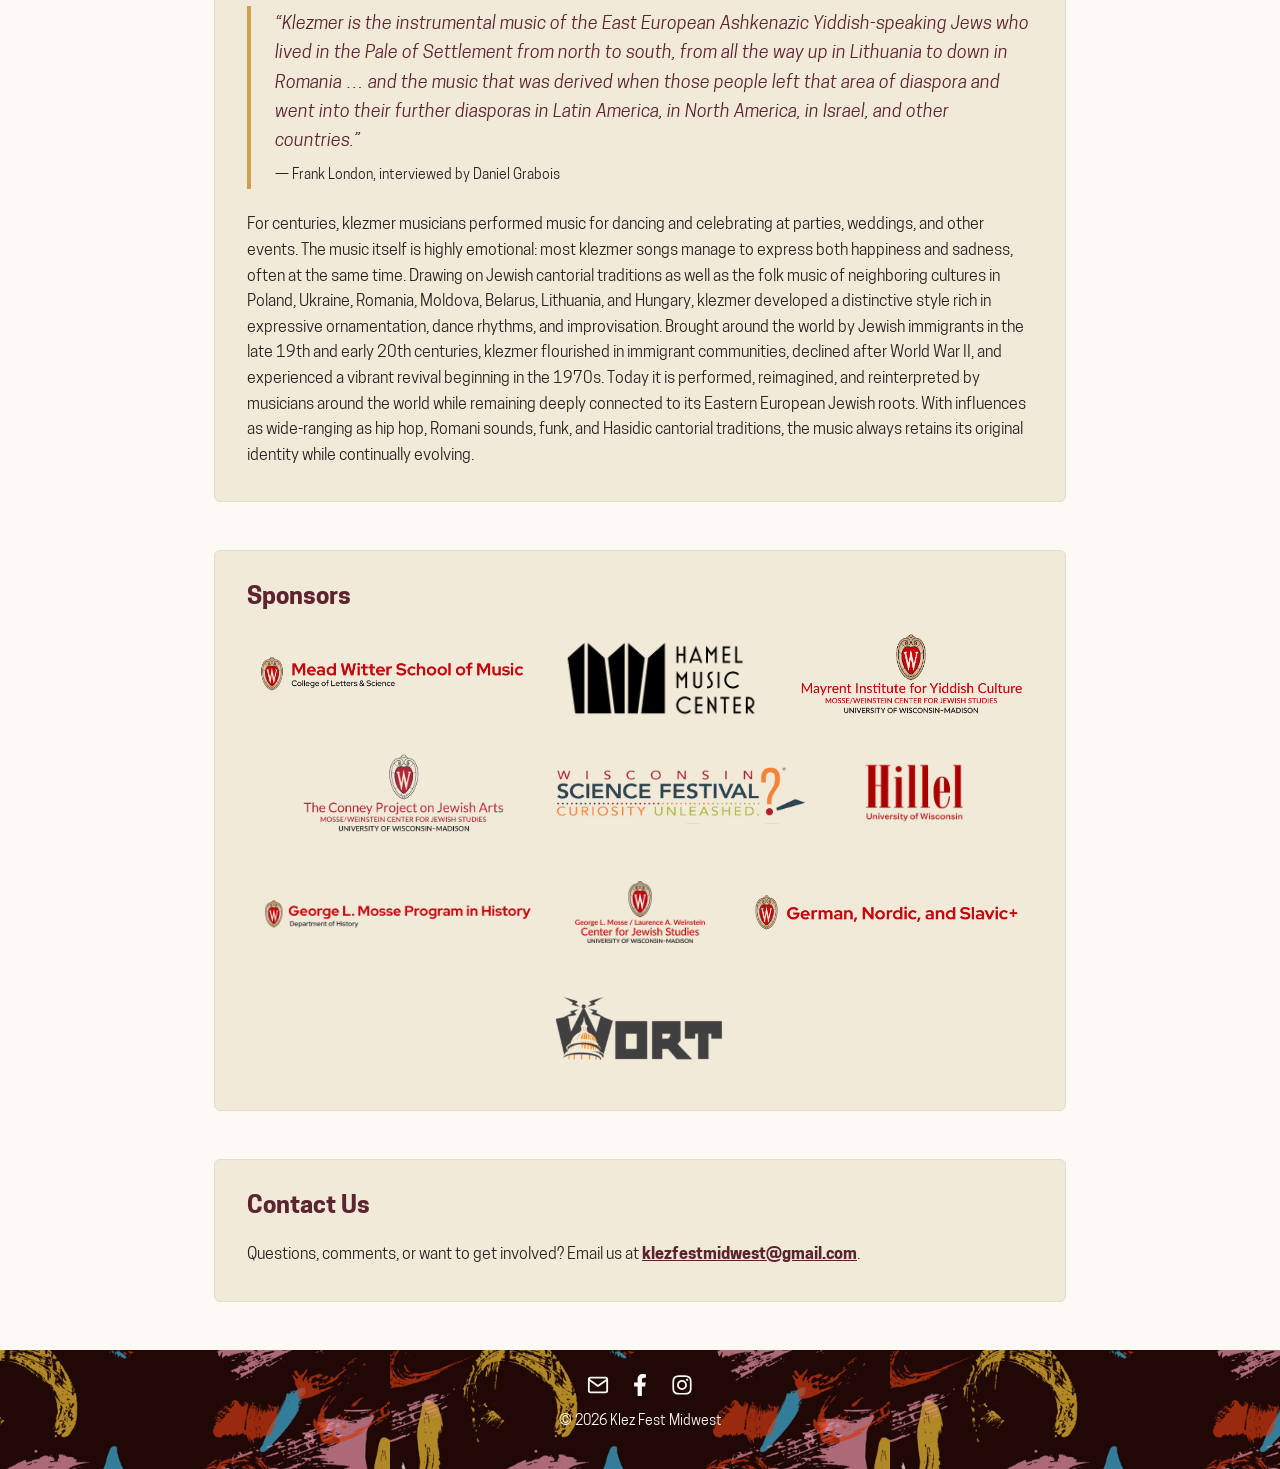
==== commit 94dd80be: "changes to klezmatics hero" ====
--- a/index.html
+++ b/index.html
@@ -48,9 +48,16 @@
     </section>
 
     <section class="featured">
-      <img src="images/klezmatics.jpg" alt="The Klezmatics" class="featured-photo">
+      <div class="featured-photo-wrap">
+        <img src="images/klezmatics.jpg" alt="The Klezmatics" class="featured-photo">
+        <blockquote class="pull-quote">
+          <p>&ldquo;&hellip; among the greatest bands on the planet.&rdquo;</p>
+          <footer>&mdash; Time Out New York</footer>
+        </blockquote>
+      </div>
       <div class="featured-info">
         <h2>Featuring:<br>The Klezmatics</h2>
+        <p class="featured-tagline">Grammy-winning pioneers of modern klezmer</p>
         <p class="performance-time">Saturday, October 24 &middot; 2:00 PM</p>
         <p class="venue">
           Mead Witter Foundation Concert Hall<br>
@@ -105,6 +112,7 @@
         <div class="event">
           <p class="event-time">2:00 PM</p>
           <p class="event-title">Showcase Concert with The Klezmatics</p>
+          <p class="event-desc">For nearly four decades, The Klezmatics have brought their unique sound to audiences around the world&mdash;blending klezmer with jazz, gospel, punk, classical, Latin, and Balkan styles. This is a once in a lifetime opportunity to hear the band free of charge in a great concert hall!</p>
           <p class="event-venue">Mead Witter Foundation Concert Hall</p>
           <p class="event-address">Hamel Music Center, 740 University Ave</p>
           <p class="event-note event-note--free">FREE</p>
--- a/styles.css
+++ b/styles.css
@@ -139,7 +139,7 @@
 
 .hero {
   text-align: center;
-  padding: 3rem 1rem 2rem;
+  padding: 1.25rem 1rem 2rem;
 }
 
 .hero h1 {
@@ -170,10 +170,14 @@
   border-top: 1px solid #e4dccb;
 }
 
-.featured-photo {
+.featured-photo-wrap {
   flex: 1 1 320px;
   width: 100%;
   max-width: 420px;
+}
+
+.featured-photo {
+  width: 100%;
   border-radius: 4px;
 }
 
@@ -186,6 +190,13 @@
   font-size: 1.9rem;
   margin: 0 0 0.5rem;
   color: var(--maroon);
+}
+
+.featured-tagline {
+  font-size: 1rem;
+  font-weight: bold;
+  color: var(--gold);
+  margin: 0 0 1rem;
 }
 
 .performance-time {
@@ -401,7 +412,8 @@
   border-left: 4px solid var(--gold);
 }
 
-.about .pull-quote p {
+.about .pull-quote p,
+.featured-photo-wrap .pull-quote p {
   font-style: italic;
   font-size: 1.15rem;
   line-height: 1.6;
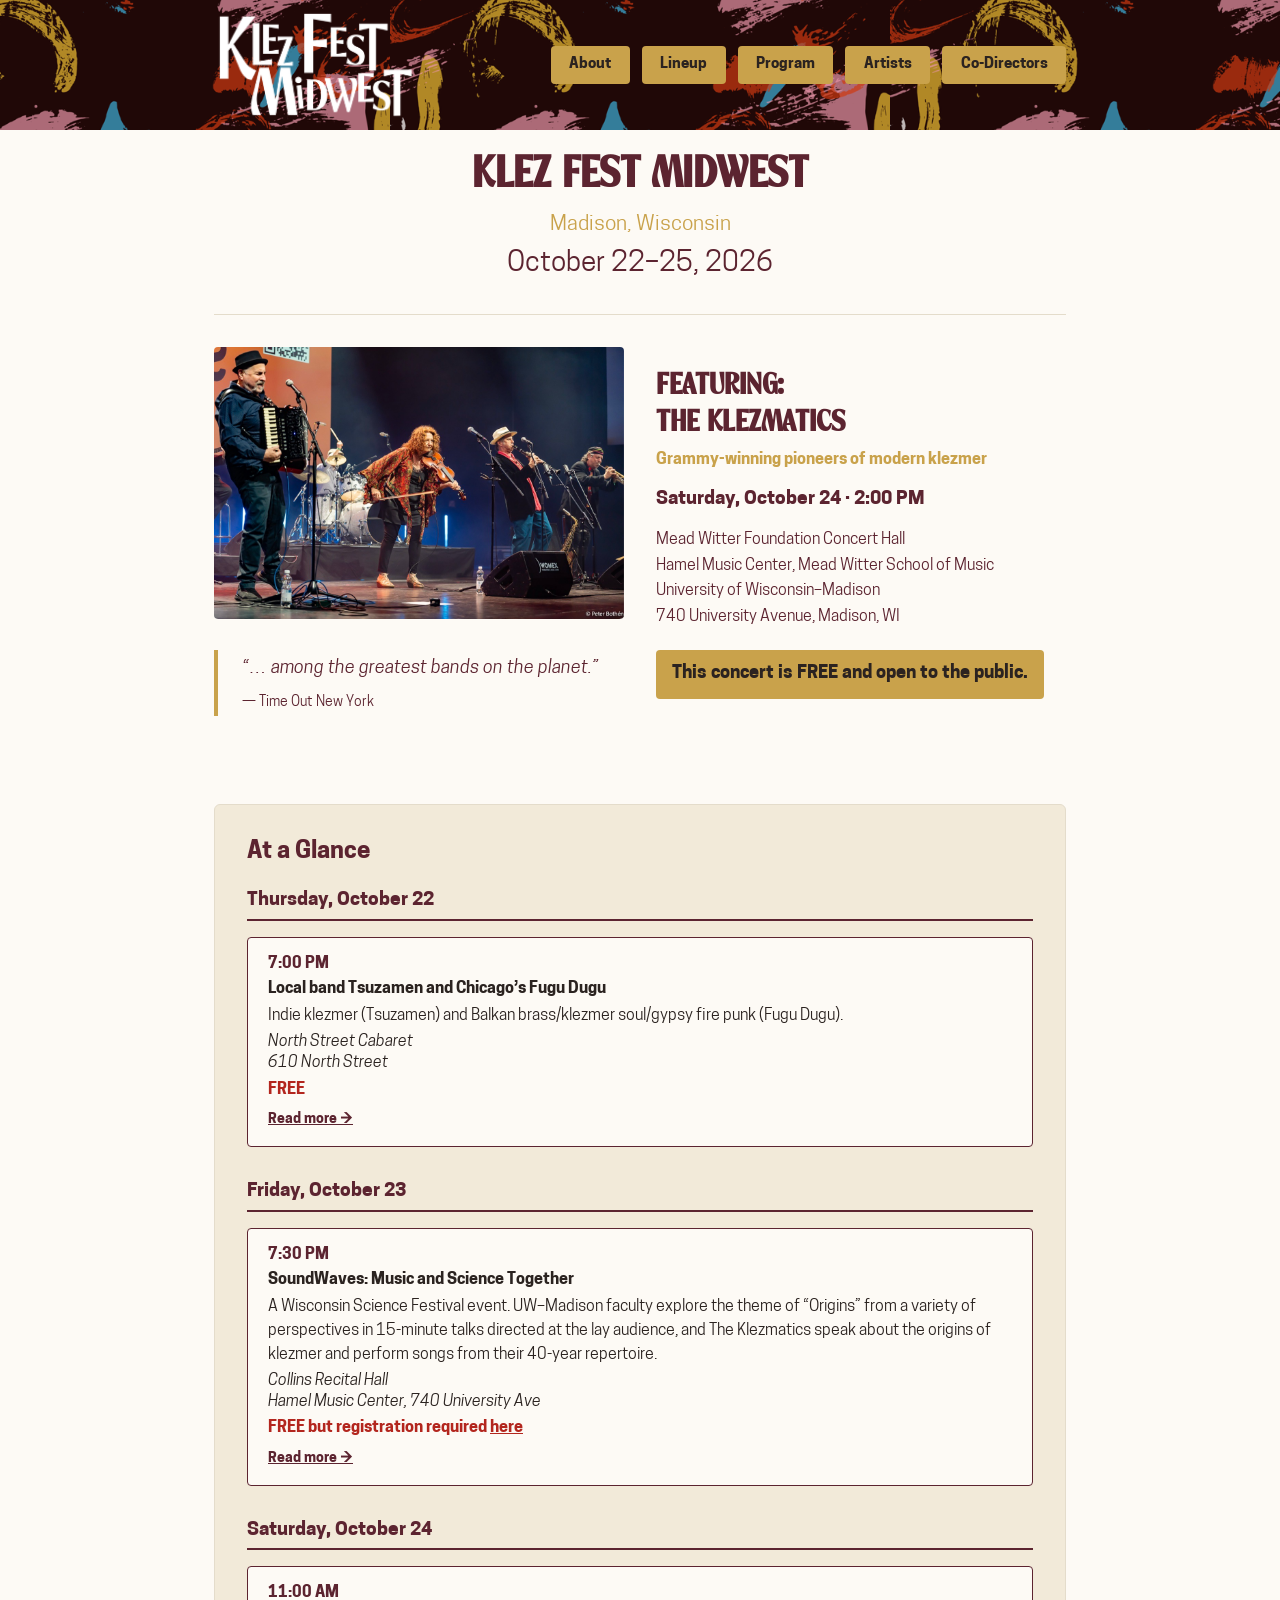
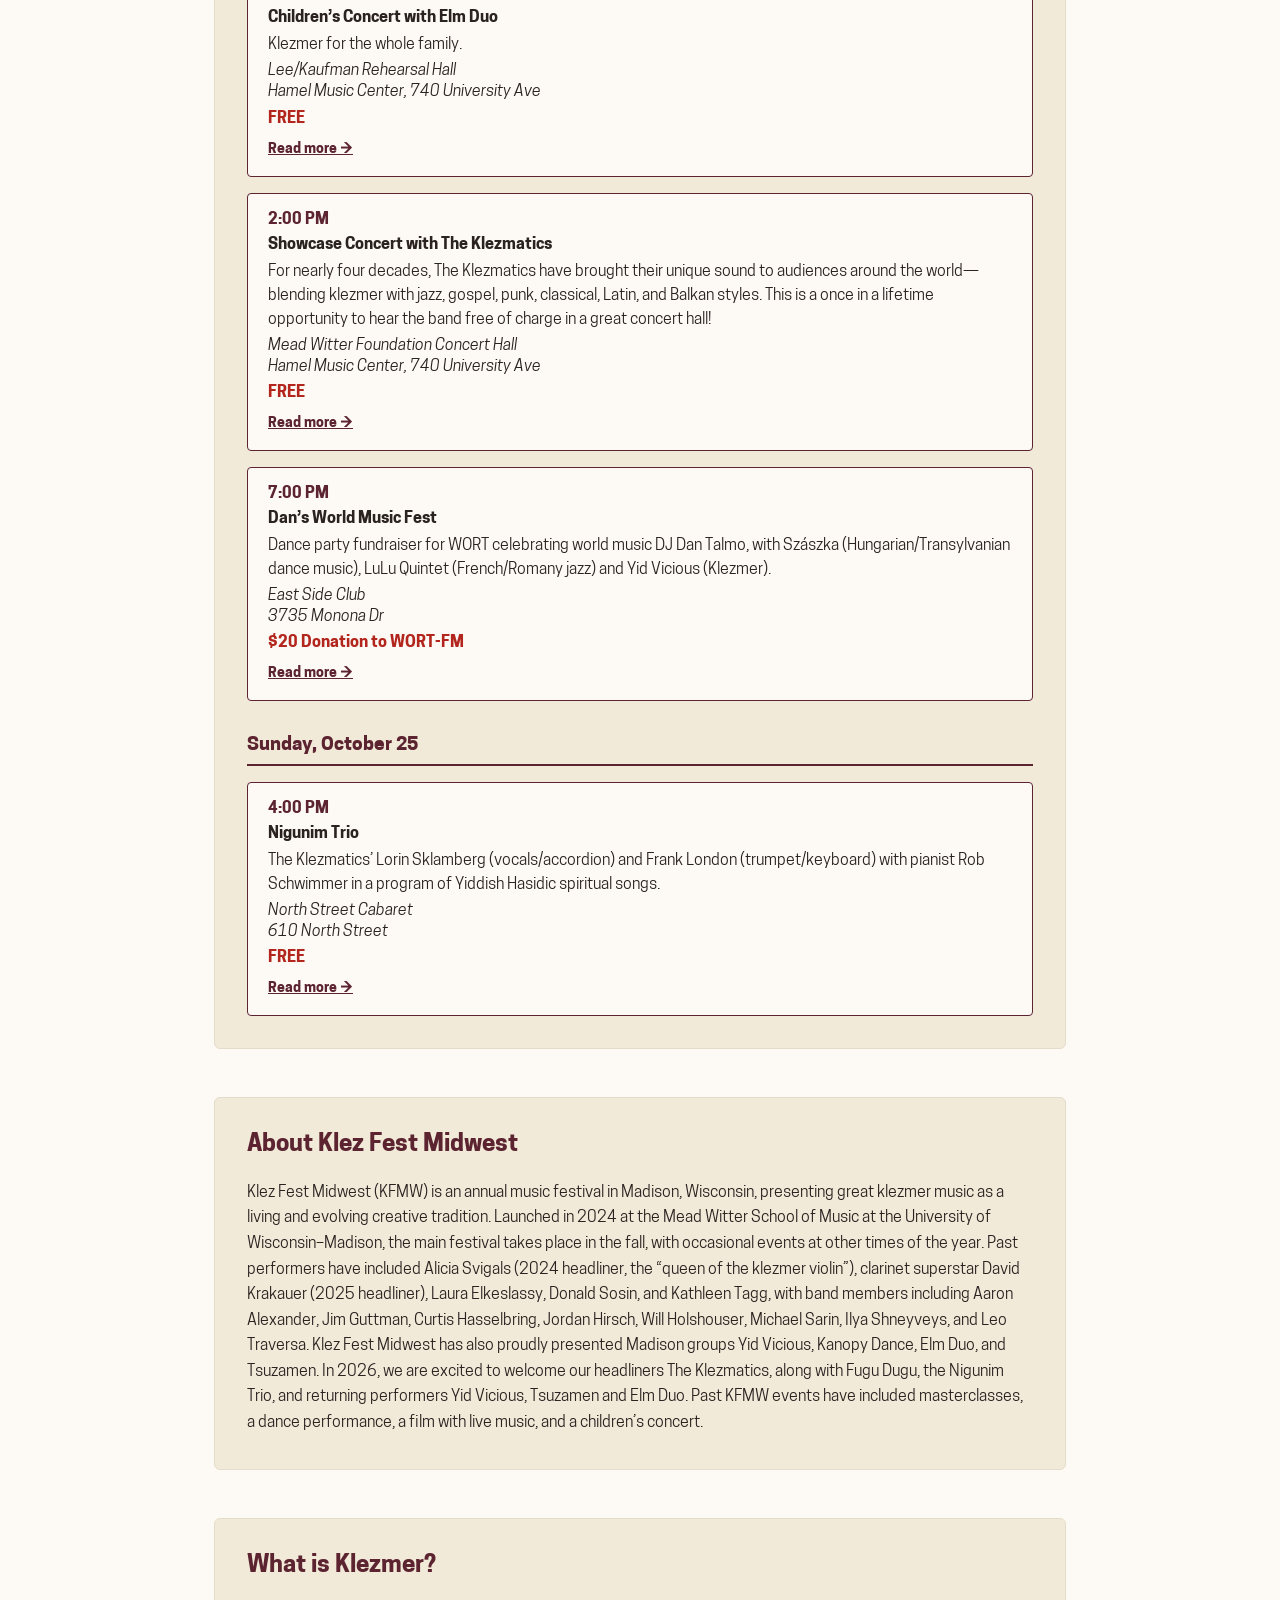
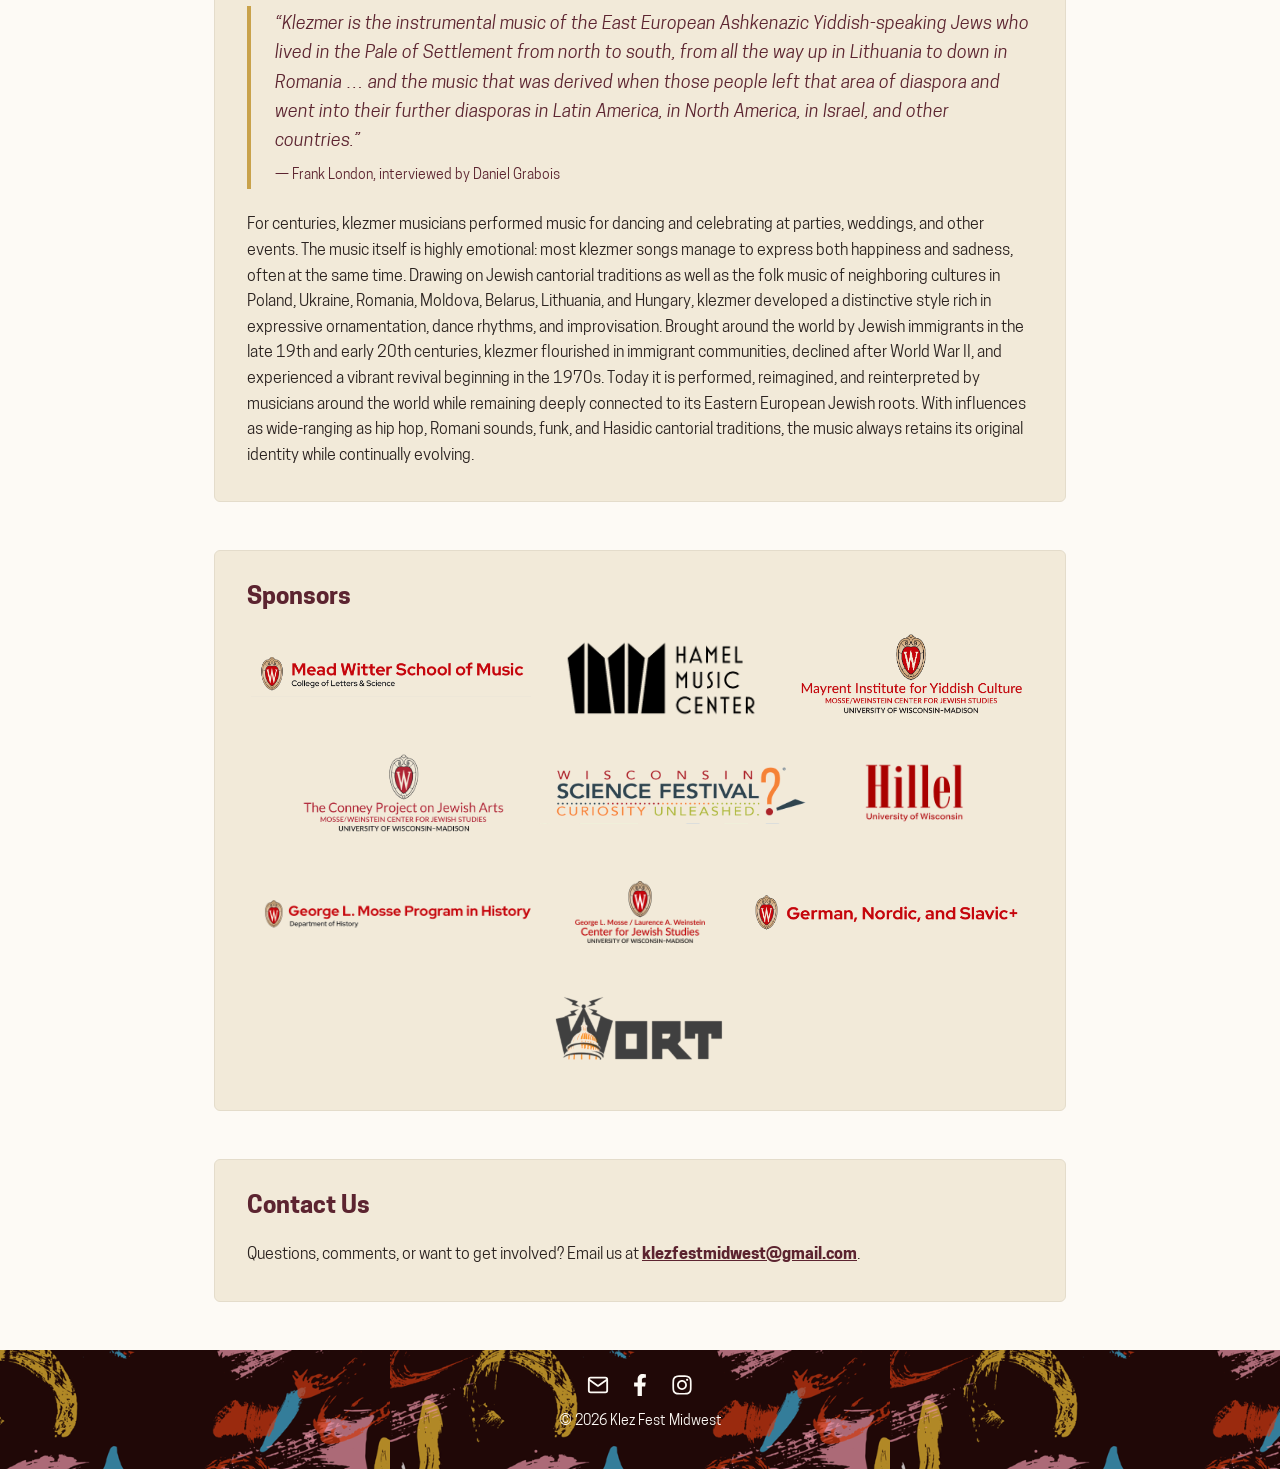
==== commit 7d06ff2c: "color changes" ====
--- a/index.html
+++ b/index.html
@@ -41,7 +41,7 @@
   </header>
 
   <main>
-    <section class="hero">
+    <section class="hero" id="home-hero">
       <h1>Klez Fest Midwest</h1>
       <p class="location">Madison, Wisconsin</p>
       <p class="dates">October 22–25, 2026</p>
--- a/styles.css
+++ b/styles.css
@@ -152,13 +152,17 @@
 .hero .location {
   font-size: 1.3rem;
   margin: 0 0 0.5rem;
-  color: var(--ink);
+  color: var(--gold);
 }
 
 .hero .dates {
   font-size: 1.75rem;
   margin: 0;
   color: var(--ink);
+}
+
+#home-hero .dates {
+  color: var(--maroon);
 }
 
 .featured {
@@ -202,7 +206,7 @@
 .performance-time {
   font-size: 1.2rem;
   font-weight: bold;
-  color: var(--gold);
+  color: var(--maroon);
   margin: 0 0 1rem;
 }
 
@@ -221,6 +225,7 @@
 .venue {
   line-height: 1.6;
   margin: 0 0 1.25rem;
+  color: var(--maroon);
 }
 
 .schedule {
@@ -423,7 +428,7 @@
 
 .pull-quote footer {
   font-size: 0.9rem;
-  color: var(--ink);
+  color: var(--maroon);
 }
 
 .site-footer {
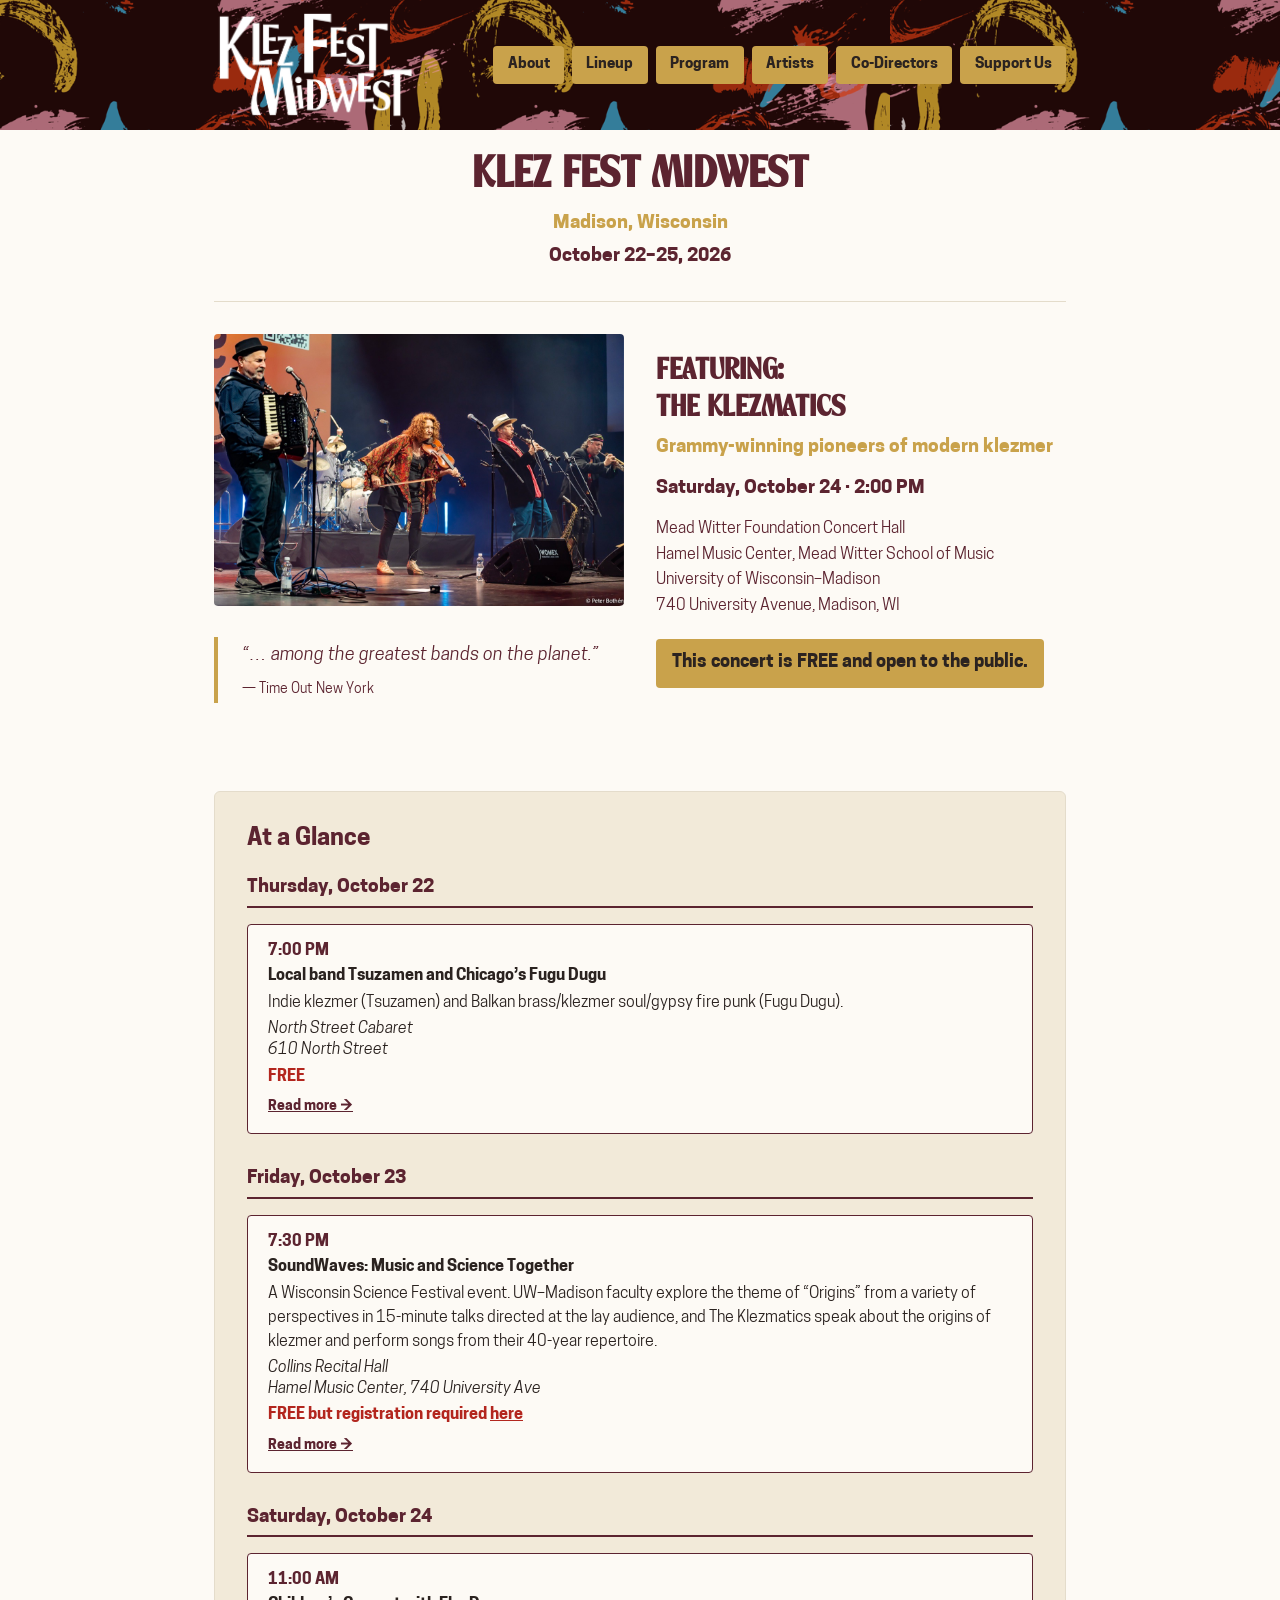
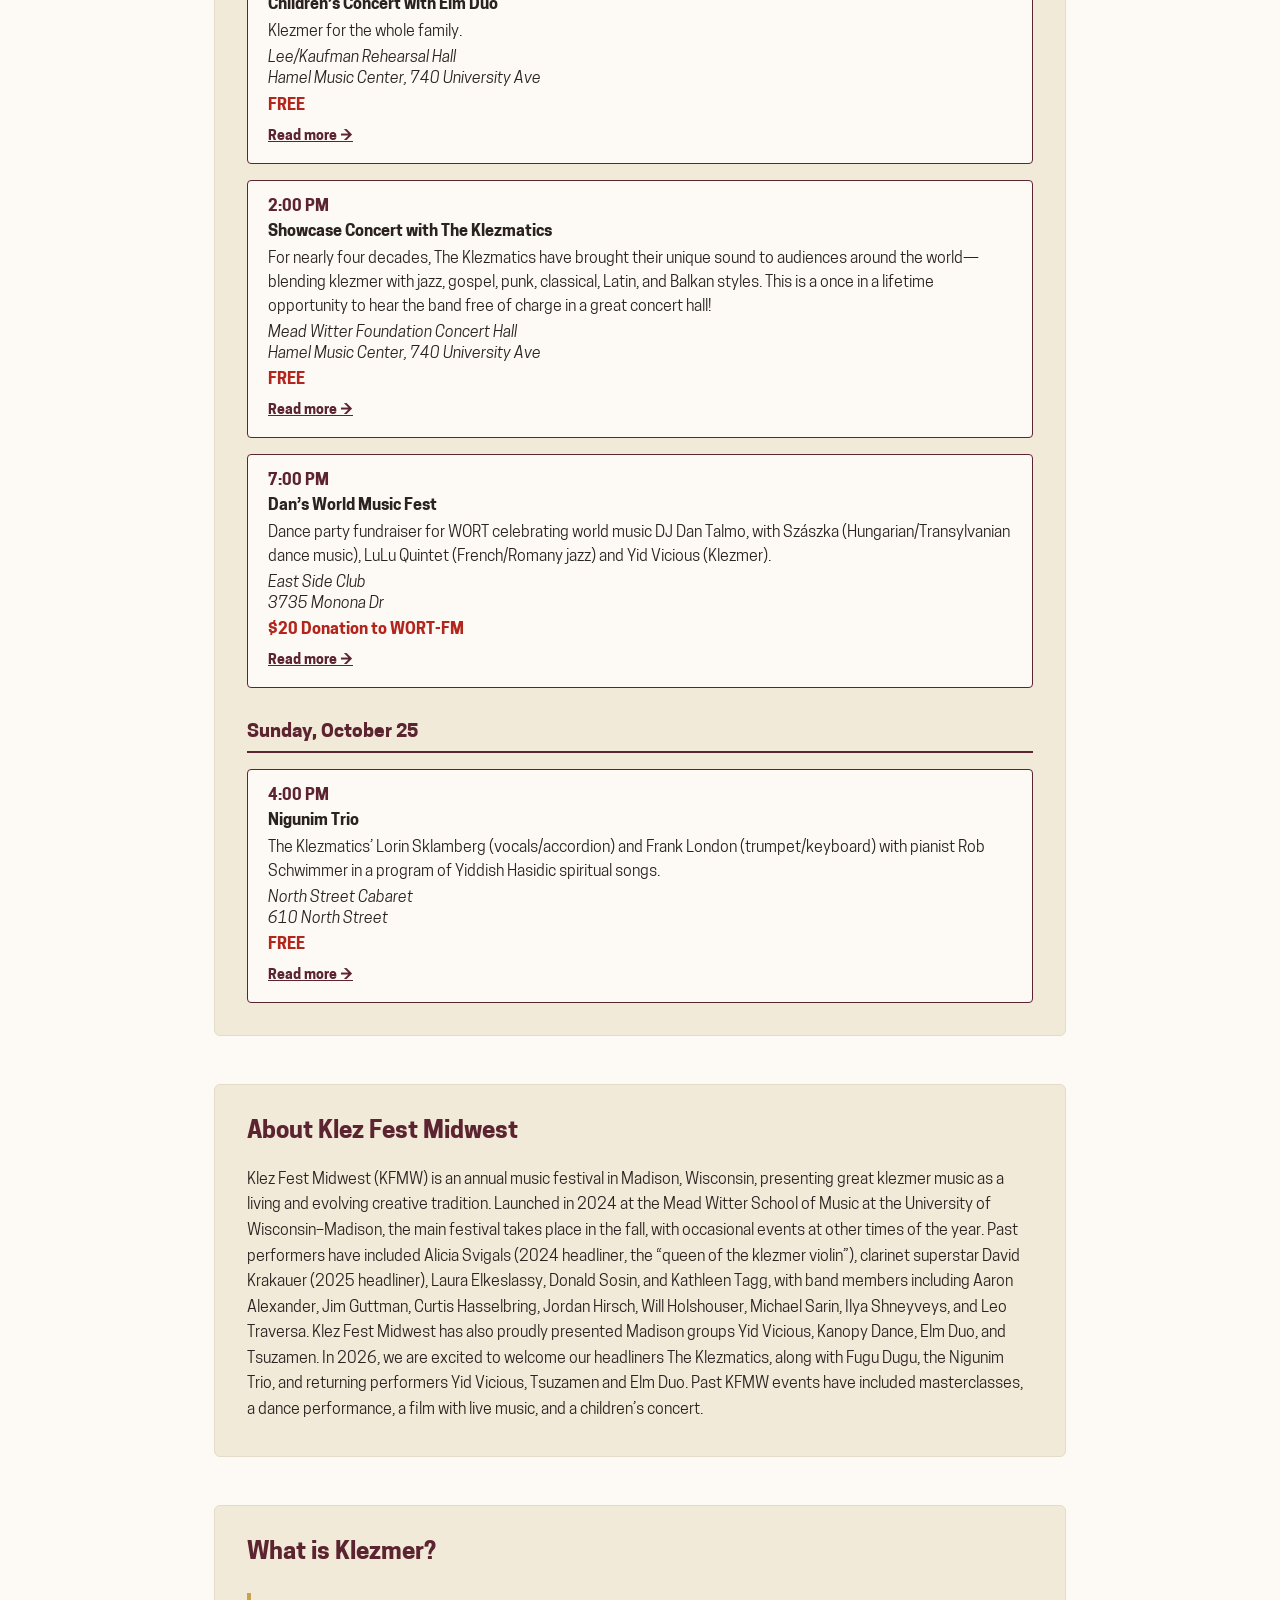
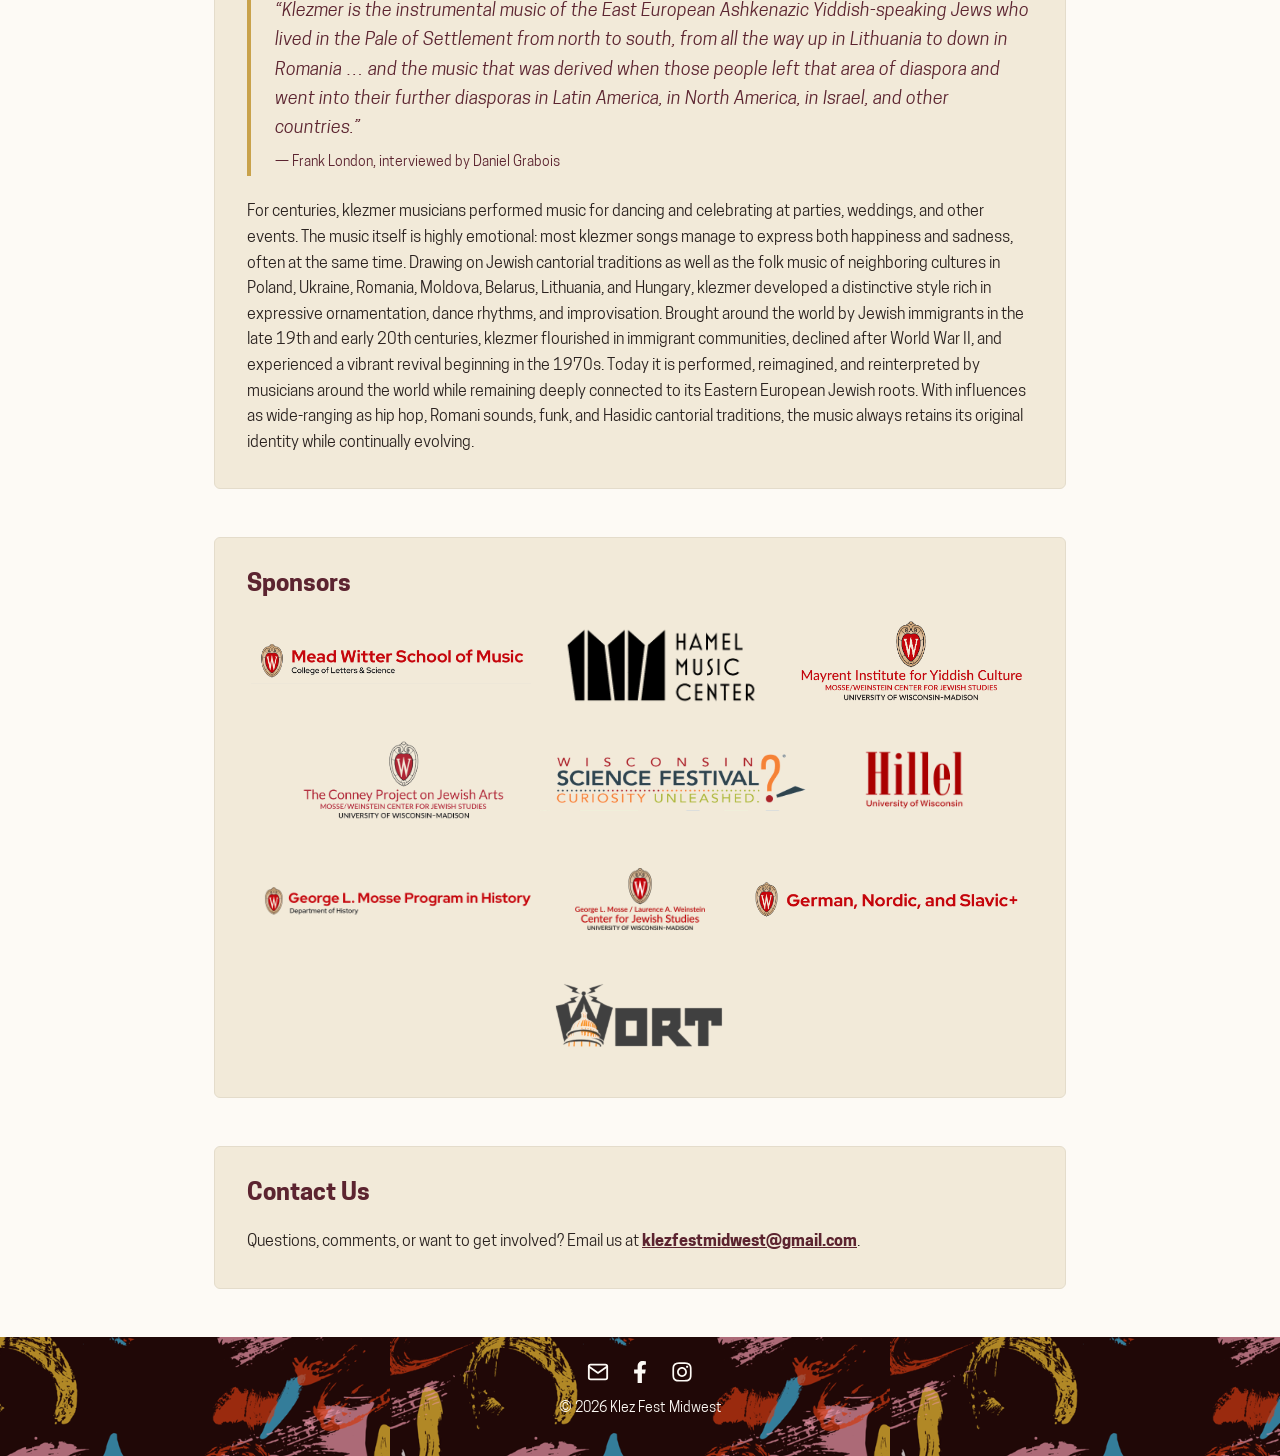
==== commit 450fe6cb: "added 'support us'  page" ====
--- a/index.html
+++ b/index.html
@@ -36,6 +36,7 @@
         <a href="program.html" class="nav-btn">Program</a>
         <a href="artists.html" class="nav-btn">Artists</a>
         <a href="co-directors.html" class="nav-btn">Co-Directors</a>
+        <a href="support.html" class="nav-btn">Support Us</a>
       </nav>
     </div>
   </header>
--- a/styles.css
+++ b/styles.css
@@ -108,7 +108,7 @@
 
 .site-nav {
   display: flex;
-  gap: 0.75rem;
+  gap: 0.5rem;
 }
 
 .nav-toggle {
@@ -122,7 +122,7 @@
   text-decoration: none;
   font-weight: bold;
   font-size: 0.95rem;
-  padding: 0.55rem 1.15rem;
+  padding: 0.55rem 0.9rem;
   border-radius: 4px;
   transition: opacity 0.15s ease;
 }
@@ -150,7 +150,8 @@
 }
 
 .hero .location {
-  font-size: 1.3rem;
+  font-size: 1.2rem;
+  font-weight: bold;
   margin: 0 0 0.5rem;
   color: var(--gold);
 }
@@ -162,6 +163,8 @@
 }
 
 #home-hero .dates {
+  font-size: 1.2rem;
+  font-weight: bold;
   color: var(--maroon);
 }
 
@@ -197,7 +200,7 @@
 }
 
 .featured-tagline {
-  font-size: 1rem;
+  font-size: 1.2rem;
   font-weight: bold;
   color: var(--gold);
   margin: 0 0 1rem;
@@ -365,6 +368,12 @@
 .about p a {
   color: var(--maroon);
   font-weight: bold;
+}
+
+.fine-print {
+  font-size: 0.8rem;
+  font-style: italic;
+  color: var(--ink);
 }
 
 .error-hero h1 {
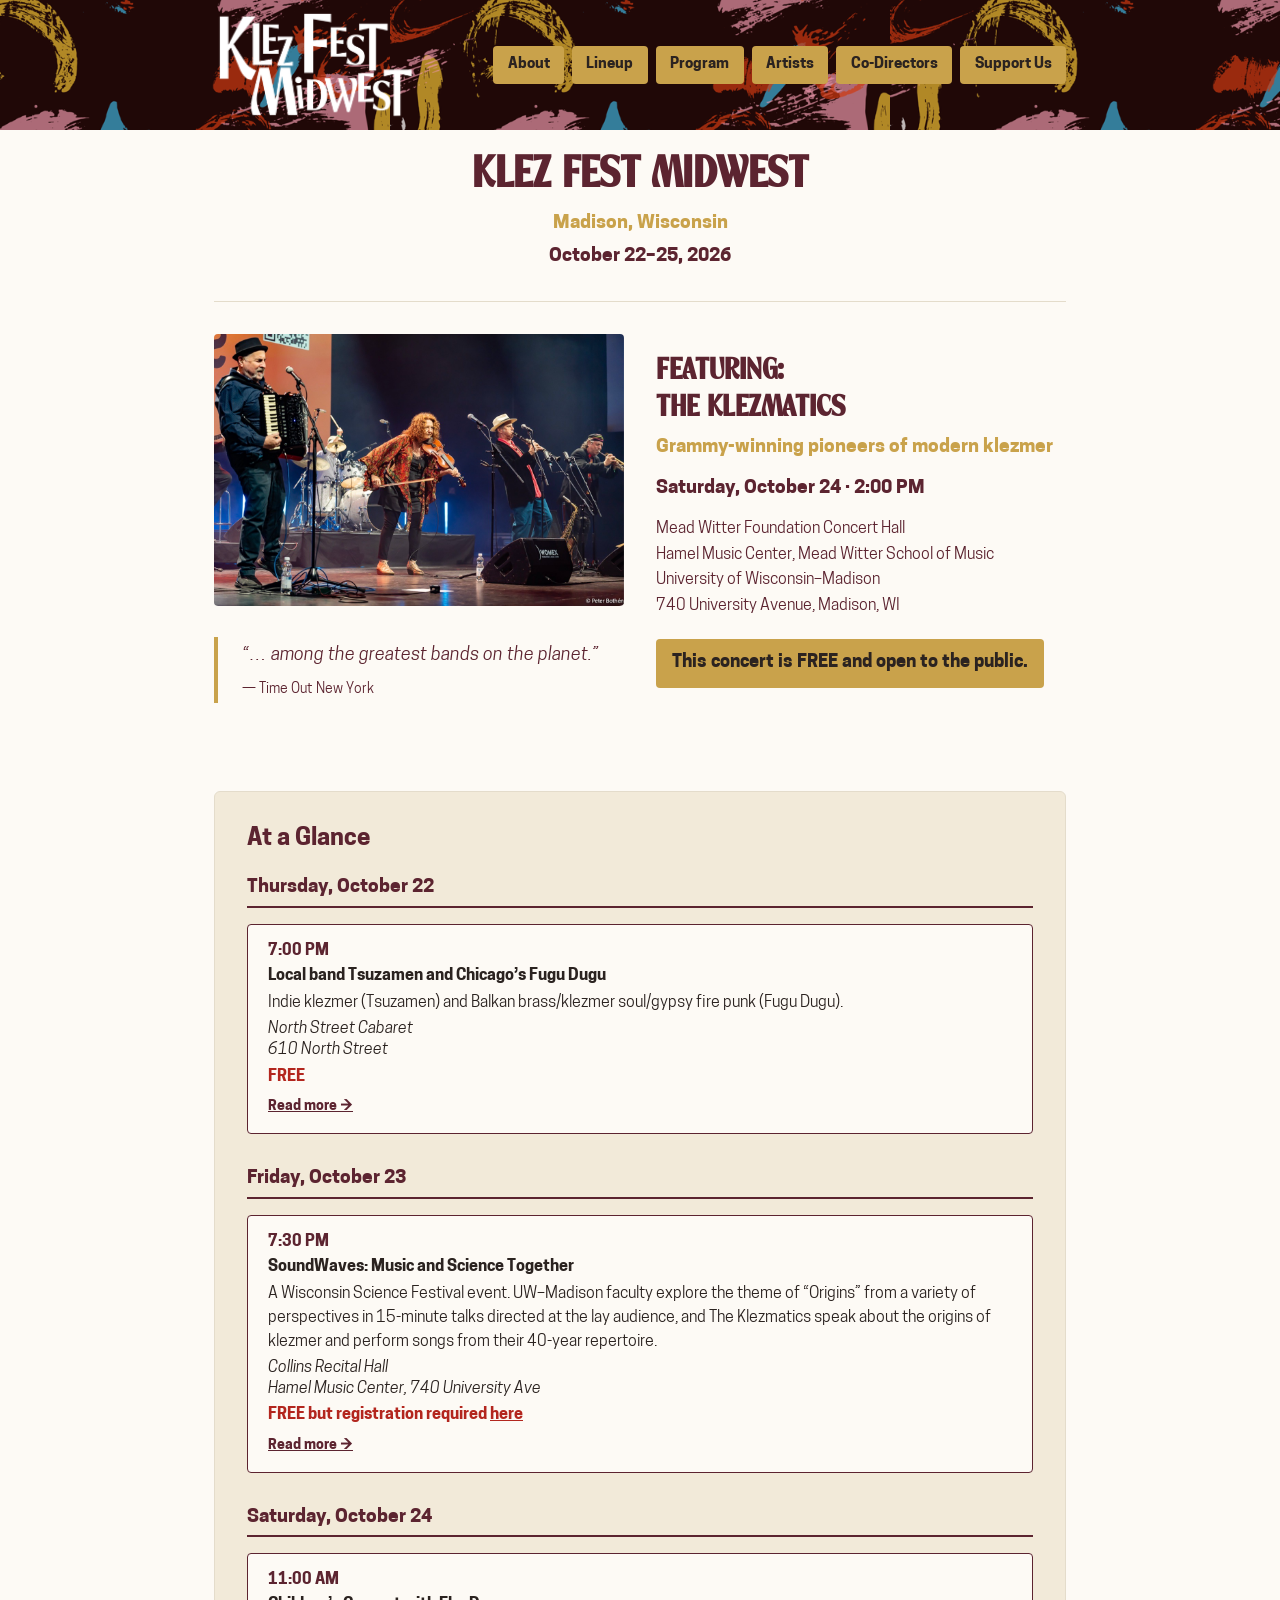
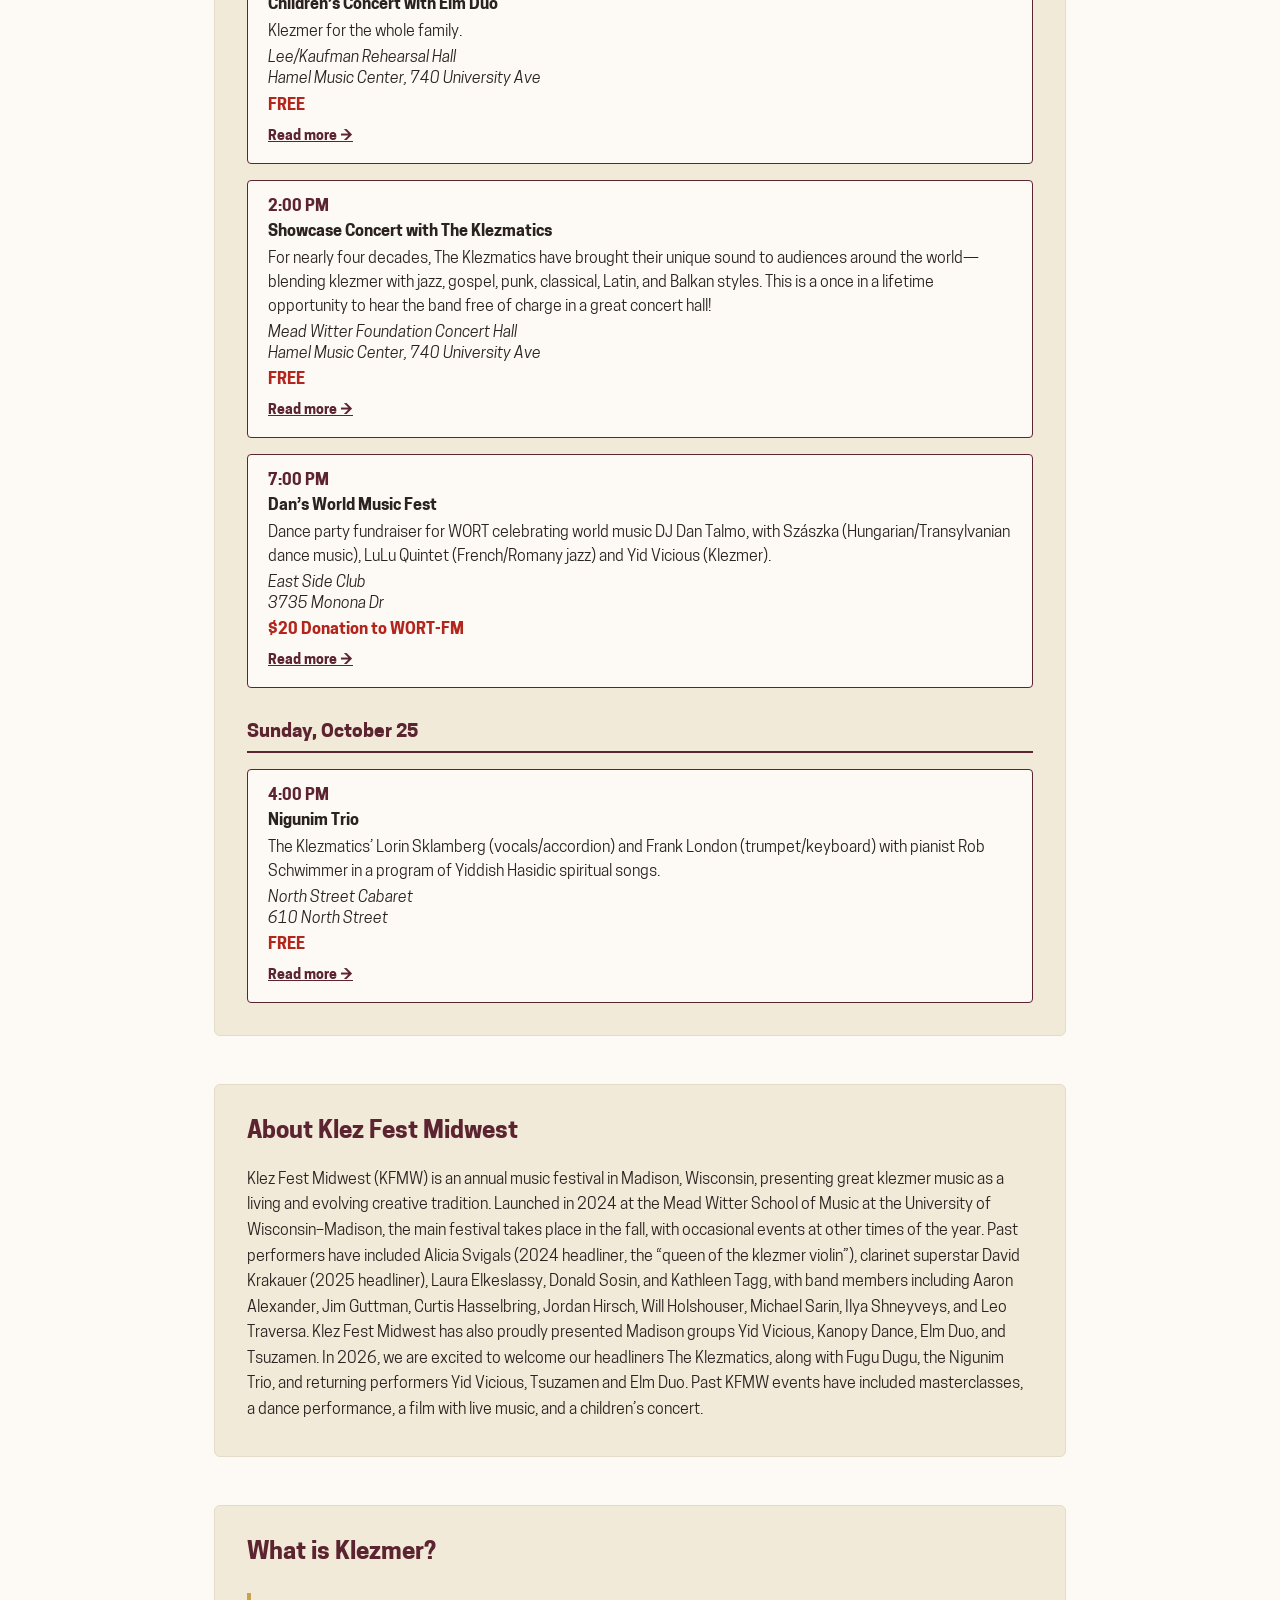
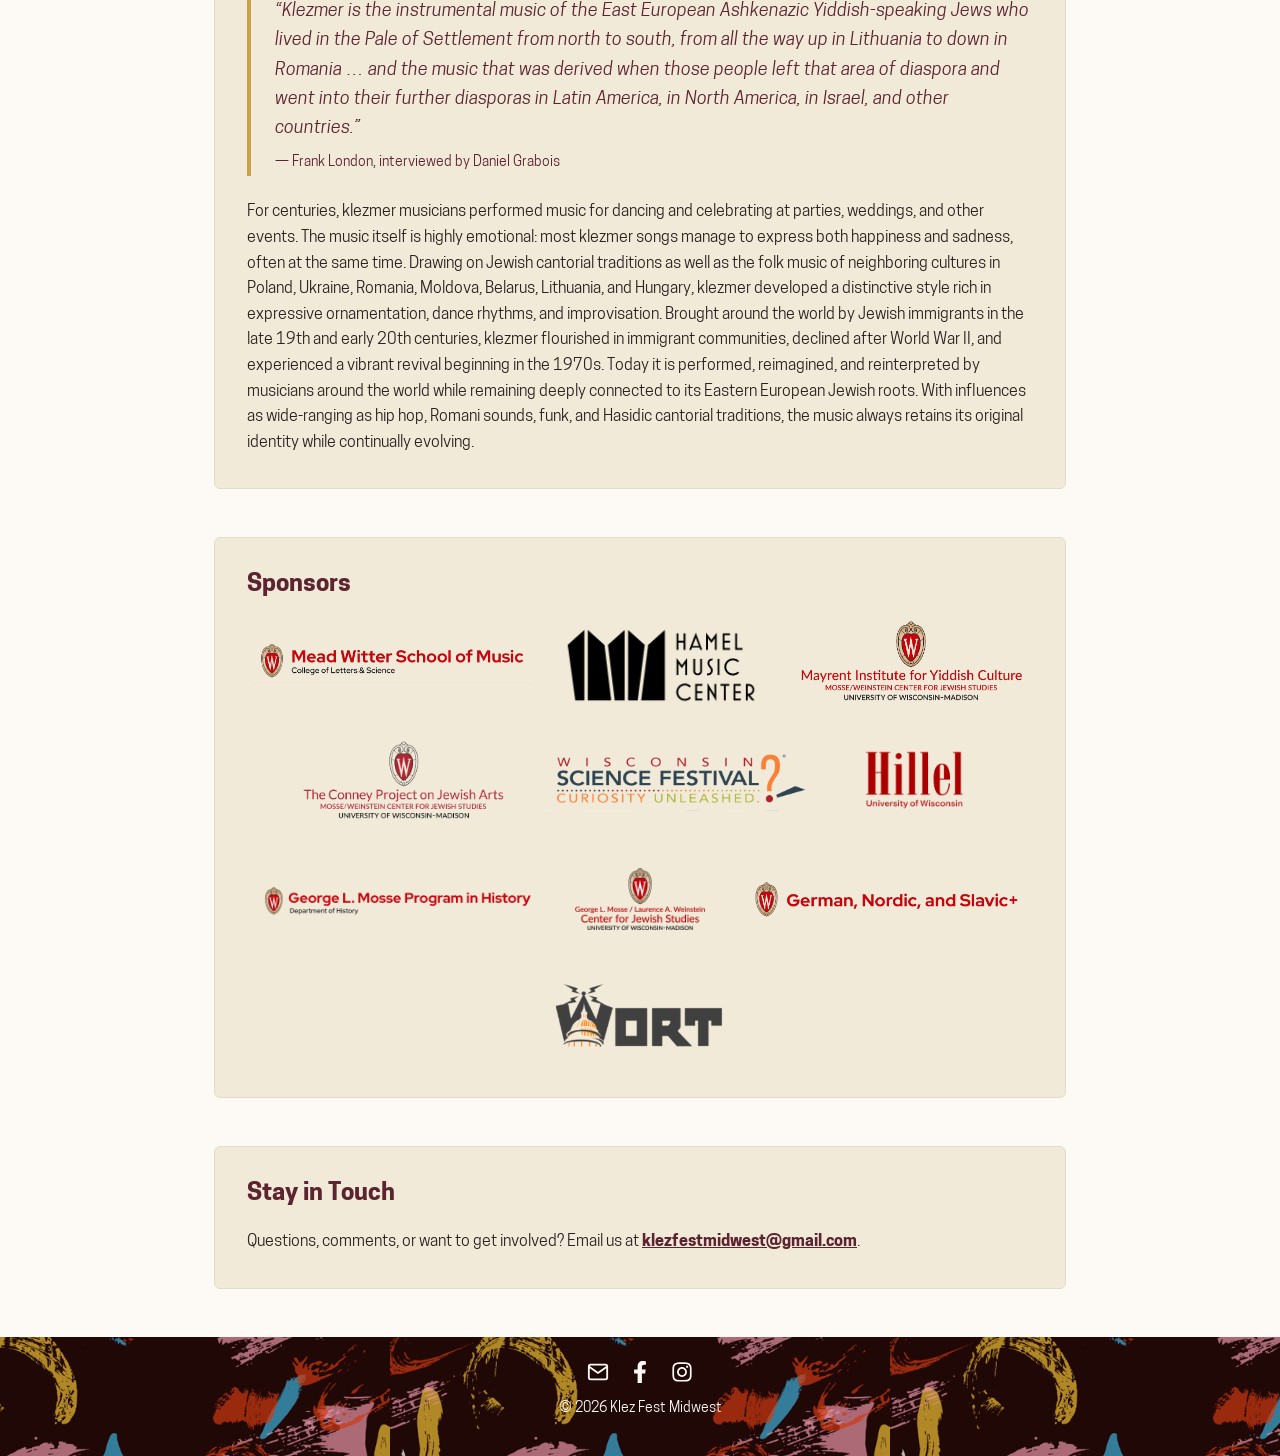
==== commit 94c8170e: "added stay in touch block to all pages" ====
--- a/index.html
+++ b/index.html
@@ -12,6 +12,7 @@
   <meta property="og:image:width" content="1200">
   <meta property="og:image:height" content="798">
   <meta property="og:url" content="https://klezfestmidwest.org/">
+  <link rel="canonical" href="https://klezfestmidwest.org/">
   <meta name="twitter:card" content="summary_large_image">
   <meta name="twitter:title" content="Klez Fest Midwest">
   <meta name="twitter:description" content="An annual klezmer music festival in Madison, Wisconsin &mdash; free and open to the public, October 22&ndash;25, 2026.">
@@ -192,8 +193,8 @@
       </div>
     </section>
 
-    <section class="about" id="contact">
-      <h2>Contact Us</h2>
+    <section class="about" id="stay-in-touch">
+      <h2>Stay in Touch</h2>
       <p>Questions, comments, or want to get involved? Email us at <a href="mailto:klezfestmidwest@gmail.com">klezfestmidwest@gmail.com</a>.</p>
     </section>
   </main>
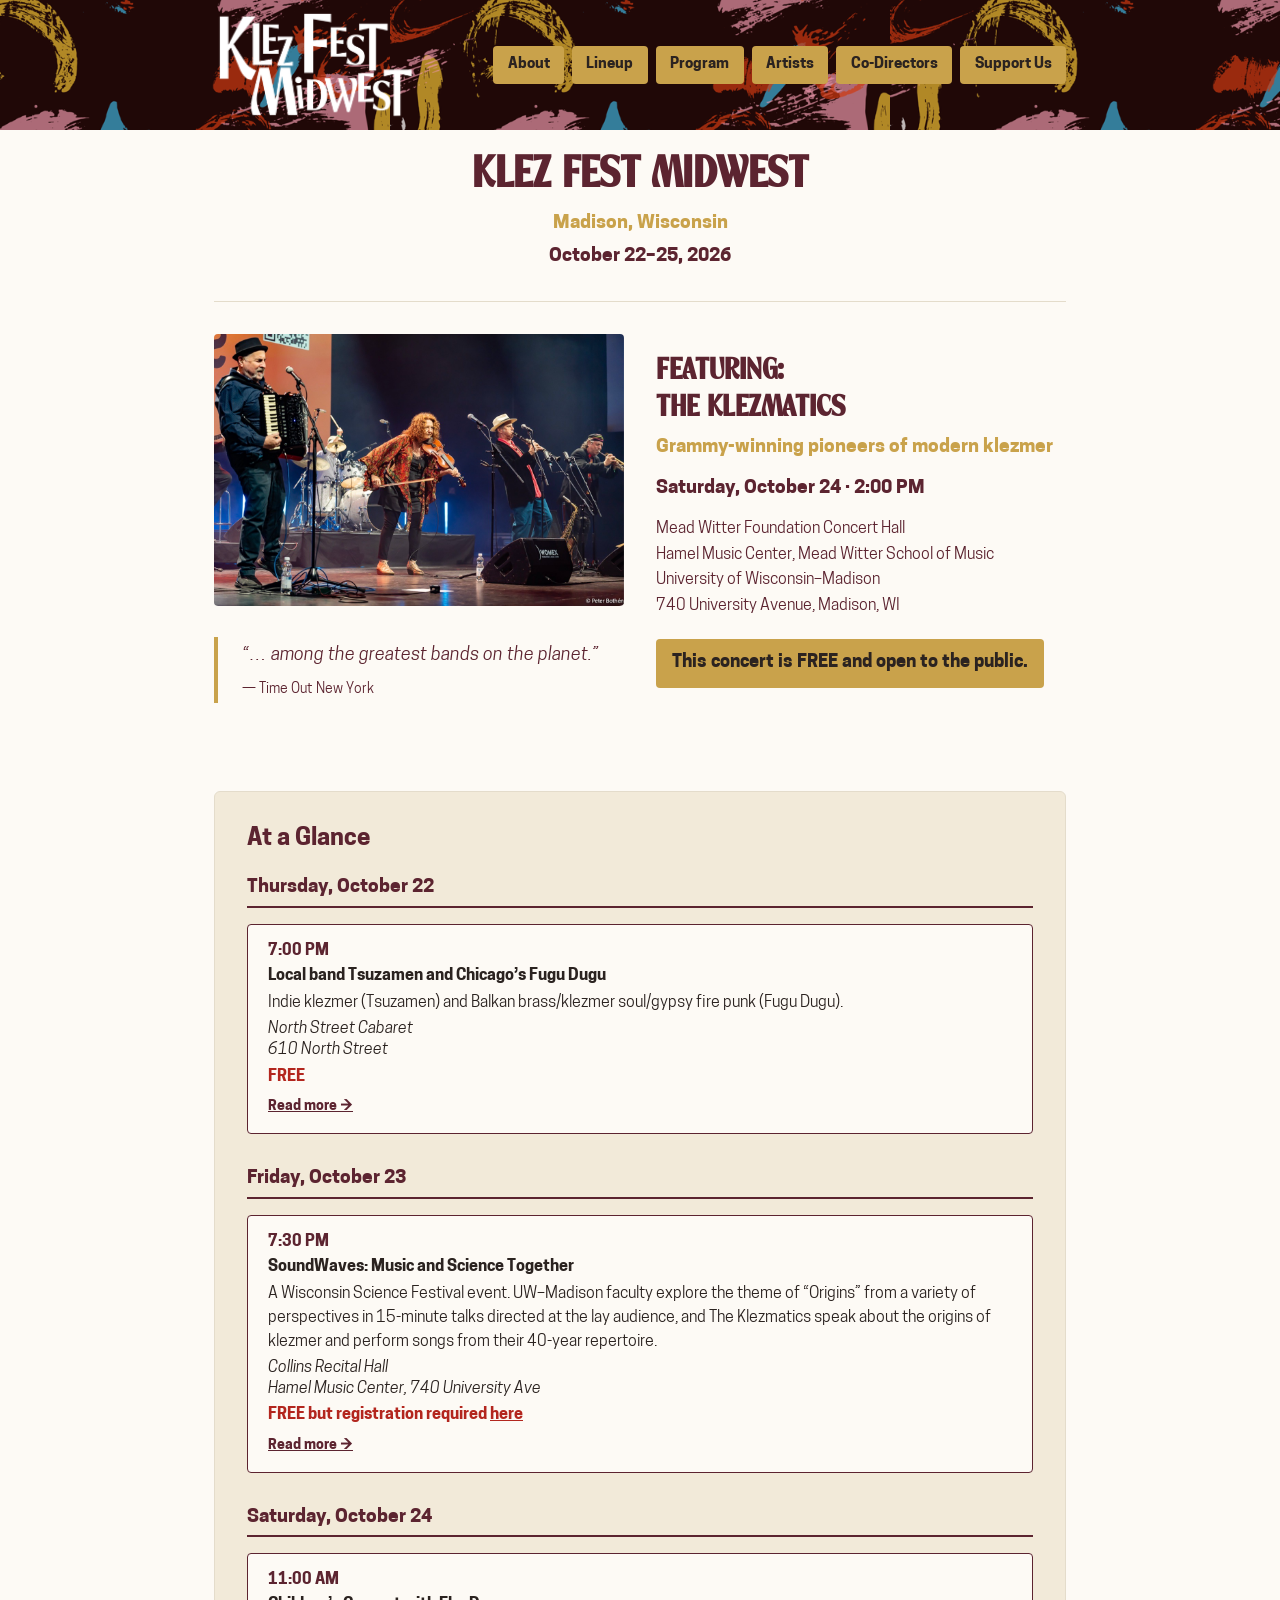
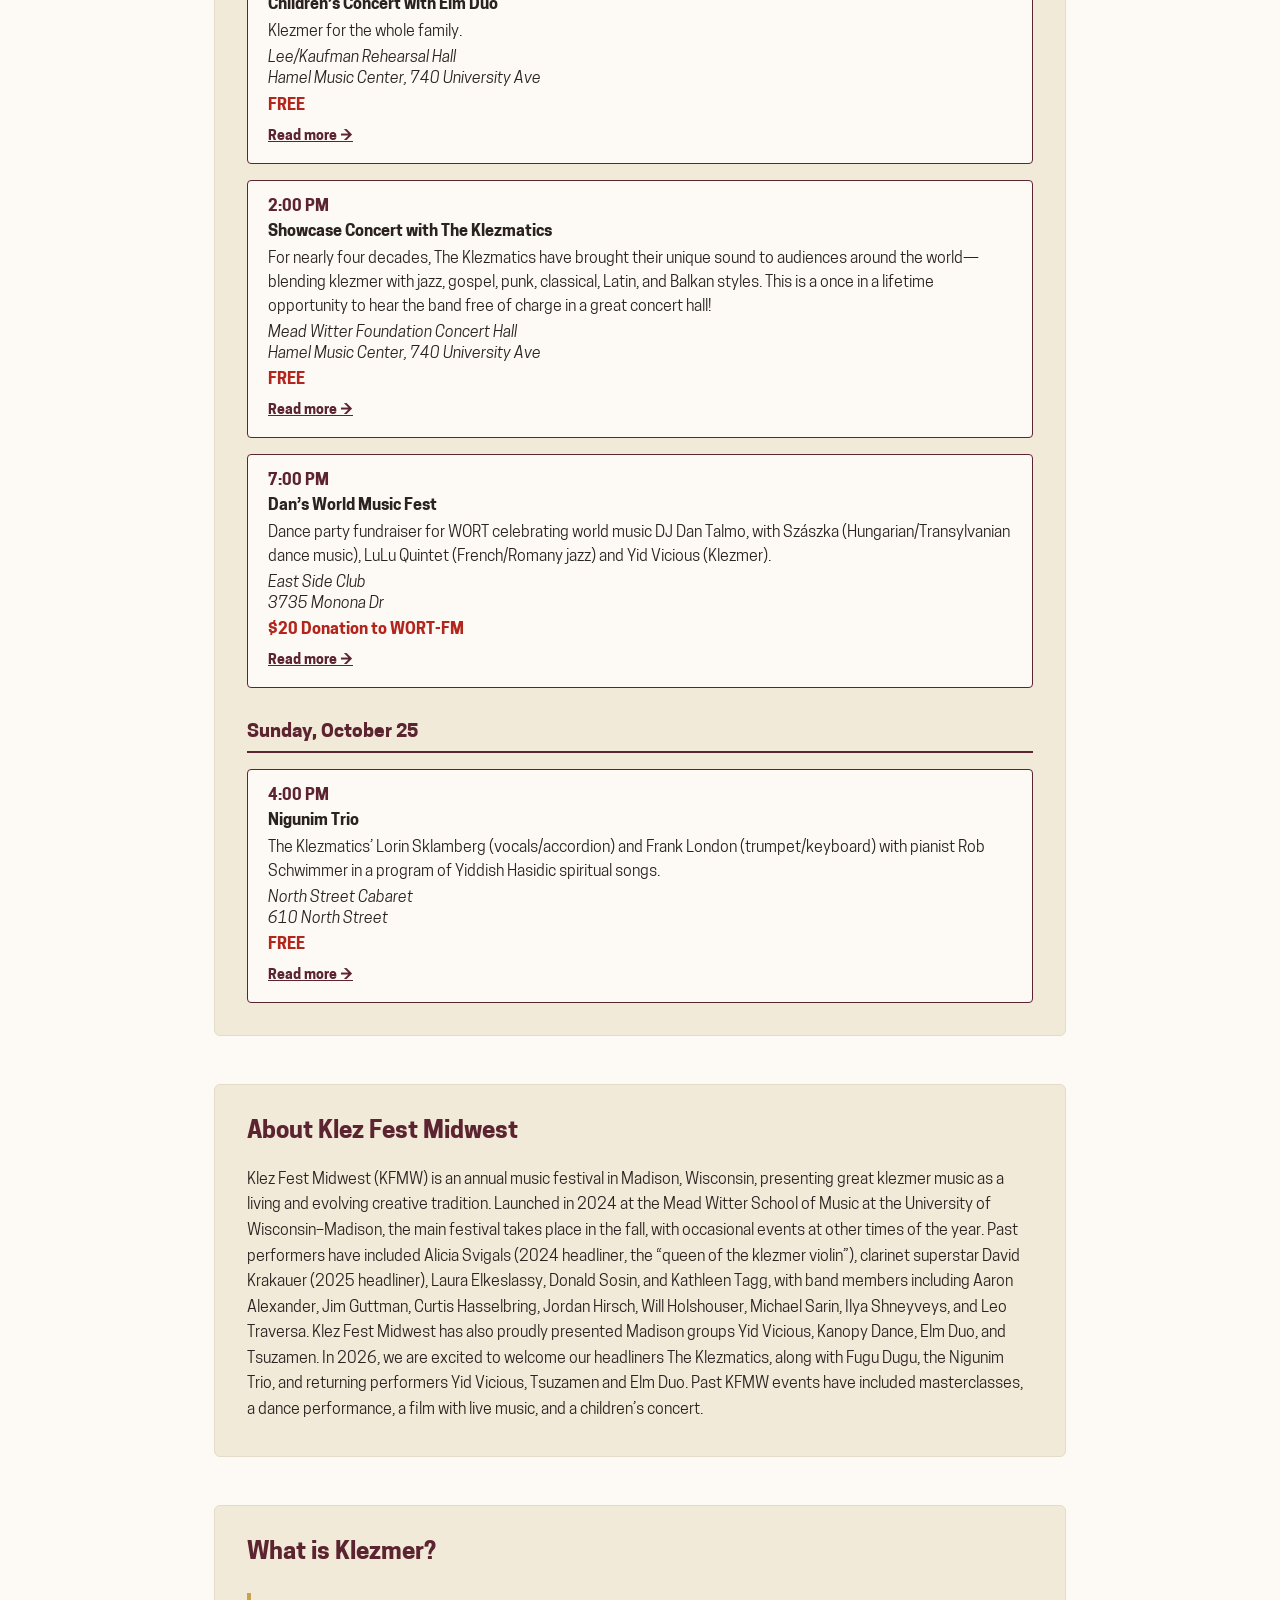
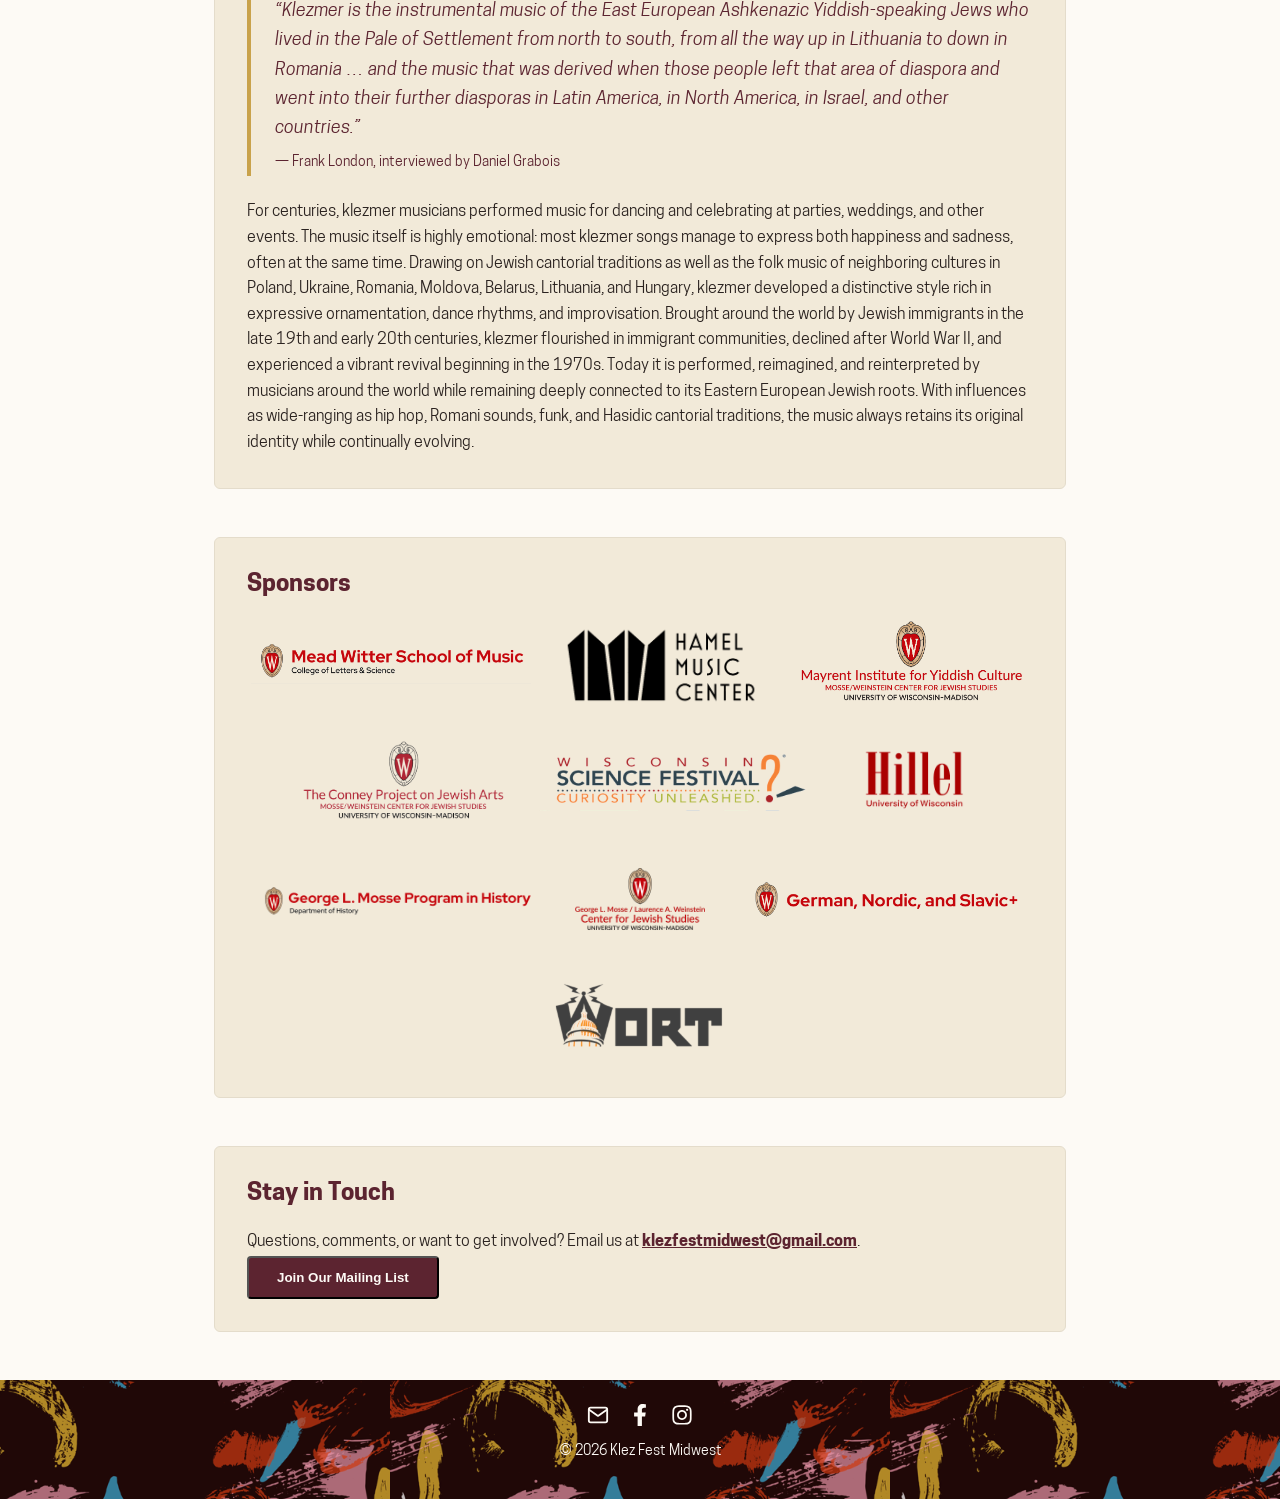
==== commit c79591d6: "added embedded form" ====
--- a/index.html
+++ b/index.html
@@ -196,7 +196,38 @@
     <section class="about" id="stay-in-touch">
       <h2>Stay in Touch</h2>
       <p>Questions, comments, or want to get involved? Email us at <a href="mailto:klezfestmidwest@gmail.com">klezfestmidwest@gmail.com</a>.</p>
-    </section>
+
+      <button type="button" class="btn-home mailing-list-toggle" aria-expanded="false" aria-controls="mc_embed_signup">Join Our Mailing List</button>
+
+      <div class="mailing-list-form" hidden>
+        <div id="mc_embed_signup">
+          <form action="https://klezfestmidwest.us13.list-manage.com/subscribe/post?u=78bee4bff34e07ac5d15fafb3&amp;id=4800d24a66&amp;f_id=00560de3f0" method="post" id="mc-embedded-subscribe-form" name="mc-embedded-subscribe-form" class="validate" target="_self" novalidate>
+            <div id="mc_embed_signup_scroll">
+              <div class="indicates-required"><span class="asterisk">*</span> indicates required</div>
+              <div class="mc-field-group">
+                <label for="mce-EMAIL">Email Address <span class="asterisk">*</span></label>
+                <input type="email" name="EMAIL" class="required email" id="mce-EMAIL" required value="">
+              </div>
+              <div class="mc-field-group">
+                <label for="mce-FNAME">First Name <span class="asterisk">*</span></label>
+                <input type="text" name="FNAME" class="required text" id="mce-FNAME" required value="">
+              </div>
+              <div aria-hidden="true" style="position: absolute; left: -5000px;">
+                <input type="text" name="b_78bee4bff34e07ac5d15fafb3_4800d24a66" tabindex="-1" value="">
+              </div>
+              <div class="clear">
+                <input type="submit" name="subscribe" id="mc-embedded-subscribe" class="button btn-home" value="Subscribe">
+              </div>
+            </div>
+          </form>
+        </div>
+        <div id="mce-responses" class="clear">
+          <div class="response" id="mce-error-response" style="display: none;"></div>
+          <div class="response" id="mce-success-response" style="display: none;"></div>
+        </div>
+      </div>
+    </section>
+
   </main>
 
   <footer class="site-footer">
--- a/styles.css
+++ b/styles.css
@@ -374,6 +374,68 @@
   font-size: 0.8rem;
   font-style: italic;
   color: var(--ink);
+}
+
+.mailing-list-form {
+  margin-top: 1.5rem;
+}
+
+.indicates-required {
+  font-size: 0.85rem;
+  margin: 0 0 1rem;
+}
+
+.asterisk {
+  color: var(--red);
+}
+
+.mc-field-group {
+  margin: 0 0 1rem;
+}
+
+.mc-field-group label {
+  display: block;
+  font-weight: bold;
+  color: var(--maroon);
+  margin-bottom: 0.3rem;
+}
+
+.mc-field-group input {
+  width: 100%;
+  max-width: 320px;
+  padding: 0.55rem 0.75rem;
+  border: 1px solid #d8cfc0;
+  border-radius: 4px;
+  font-family: inherit;
+  font-size: 1rem;
+  color: var(--ink);
+  background: var(--paper);
+}
+
+.mc-field-group input:focus {
+  outline: none;
+  border-color: var(--gold);
+  box-shadow: 0 0 0 3px rgba(201, 162, 75, 0.3);
+}
+
+.response {
+  font-weight: bold;
+  margin: 0.75rem 0;
+}
+
+#mce-success-response {
+  color: var(--maroon);
+}
+
+#mce-error-response {
+  color: var(--red);
+}
+
+#mc-embedded-subscribe {
+  border: none;
+  cursor: pointer;
+  font-family: inherit;
+  font-size: 1rem;
 }
 
 .error-hero h1 {
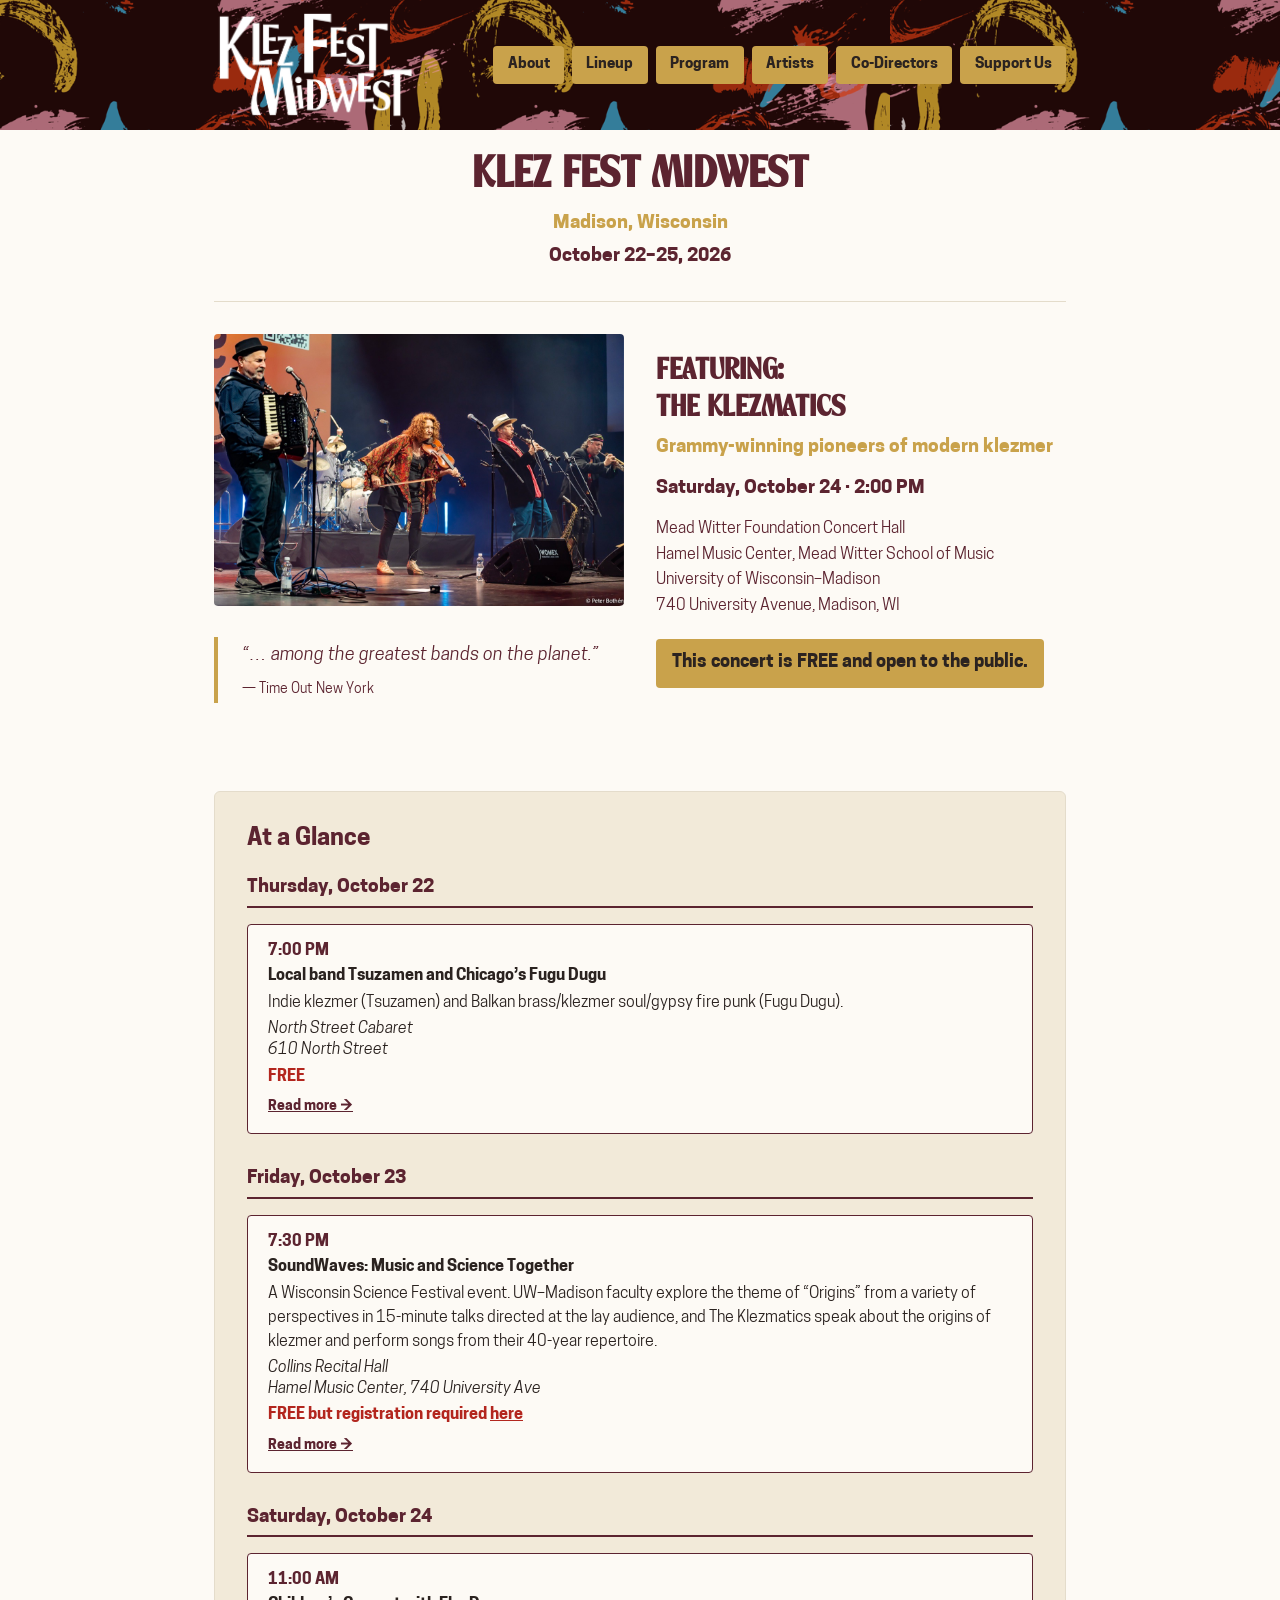
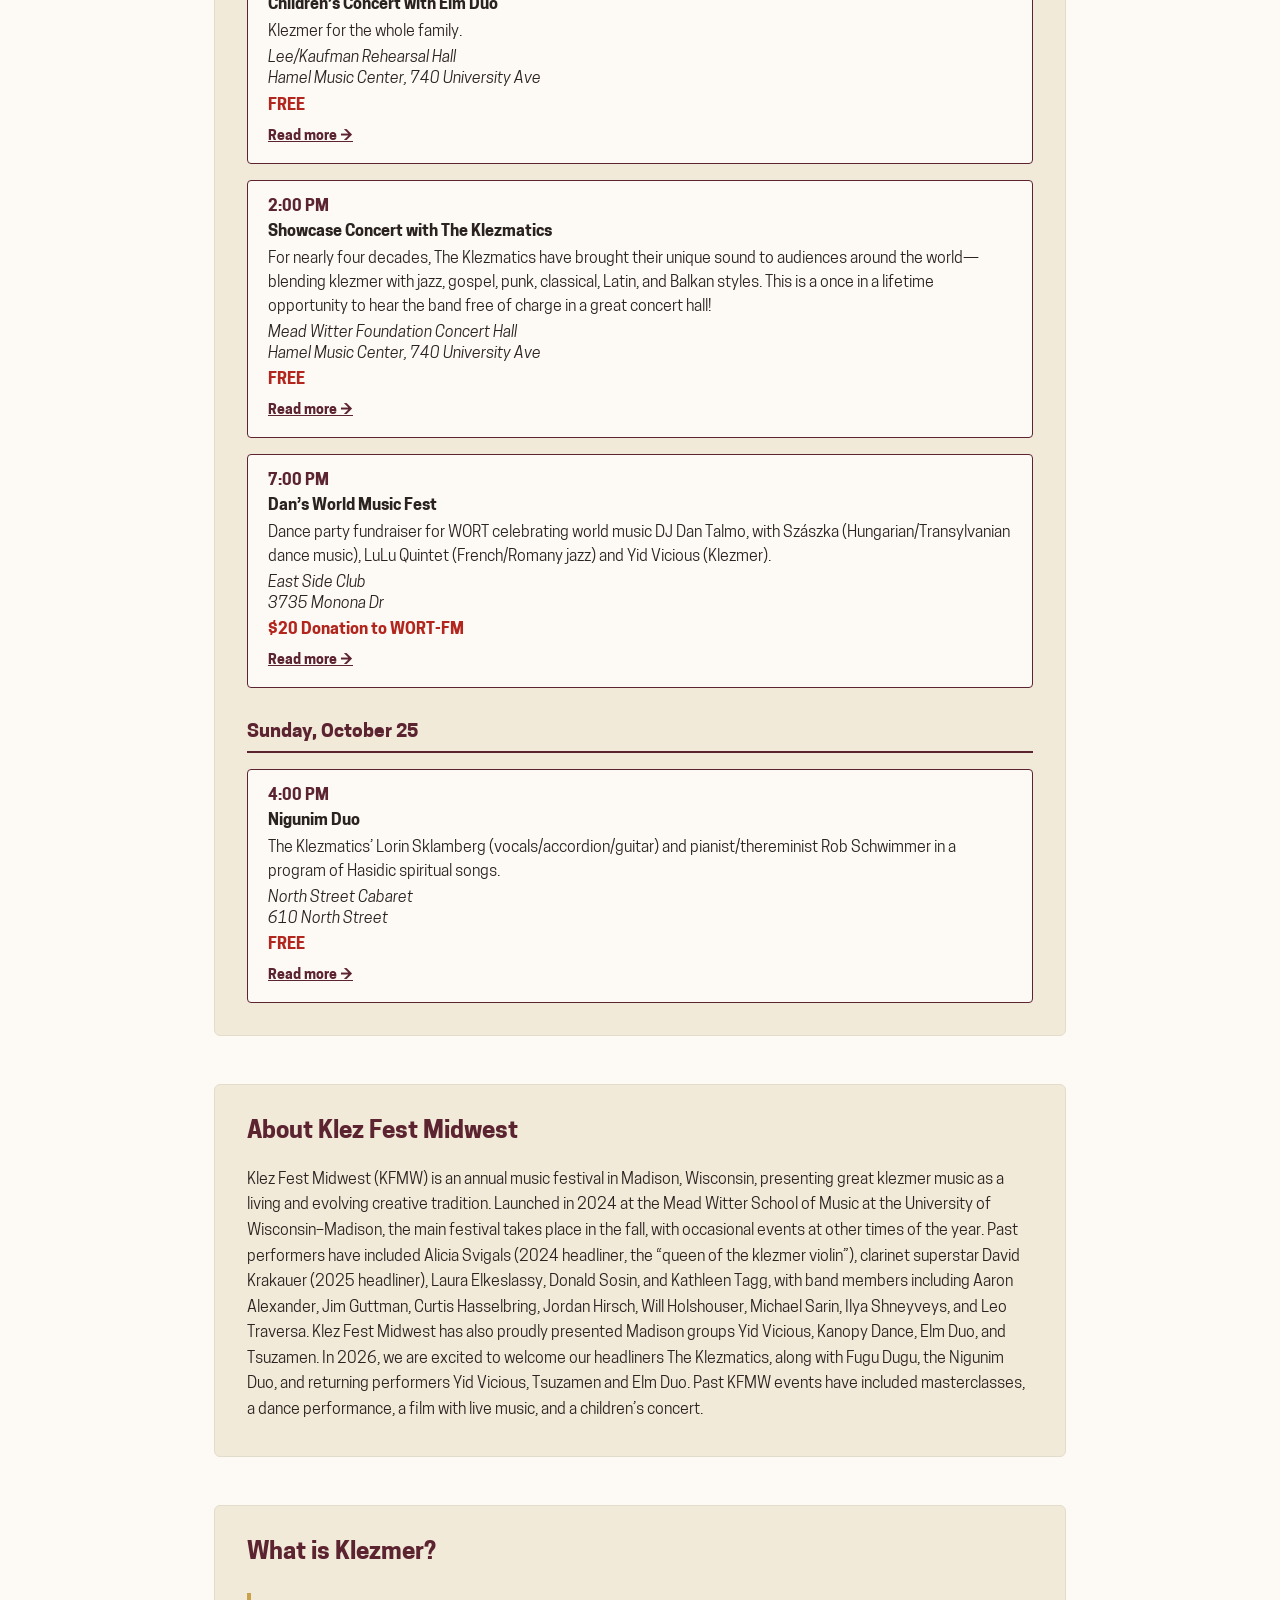
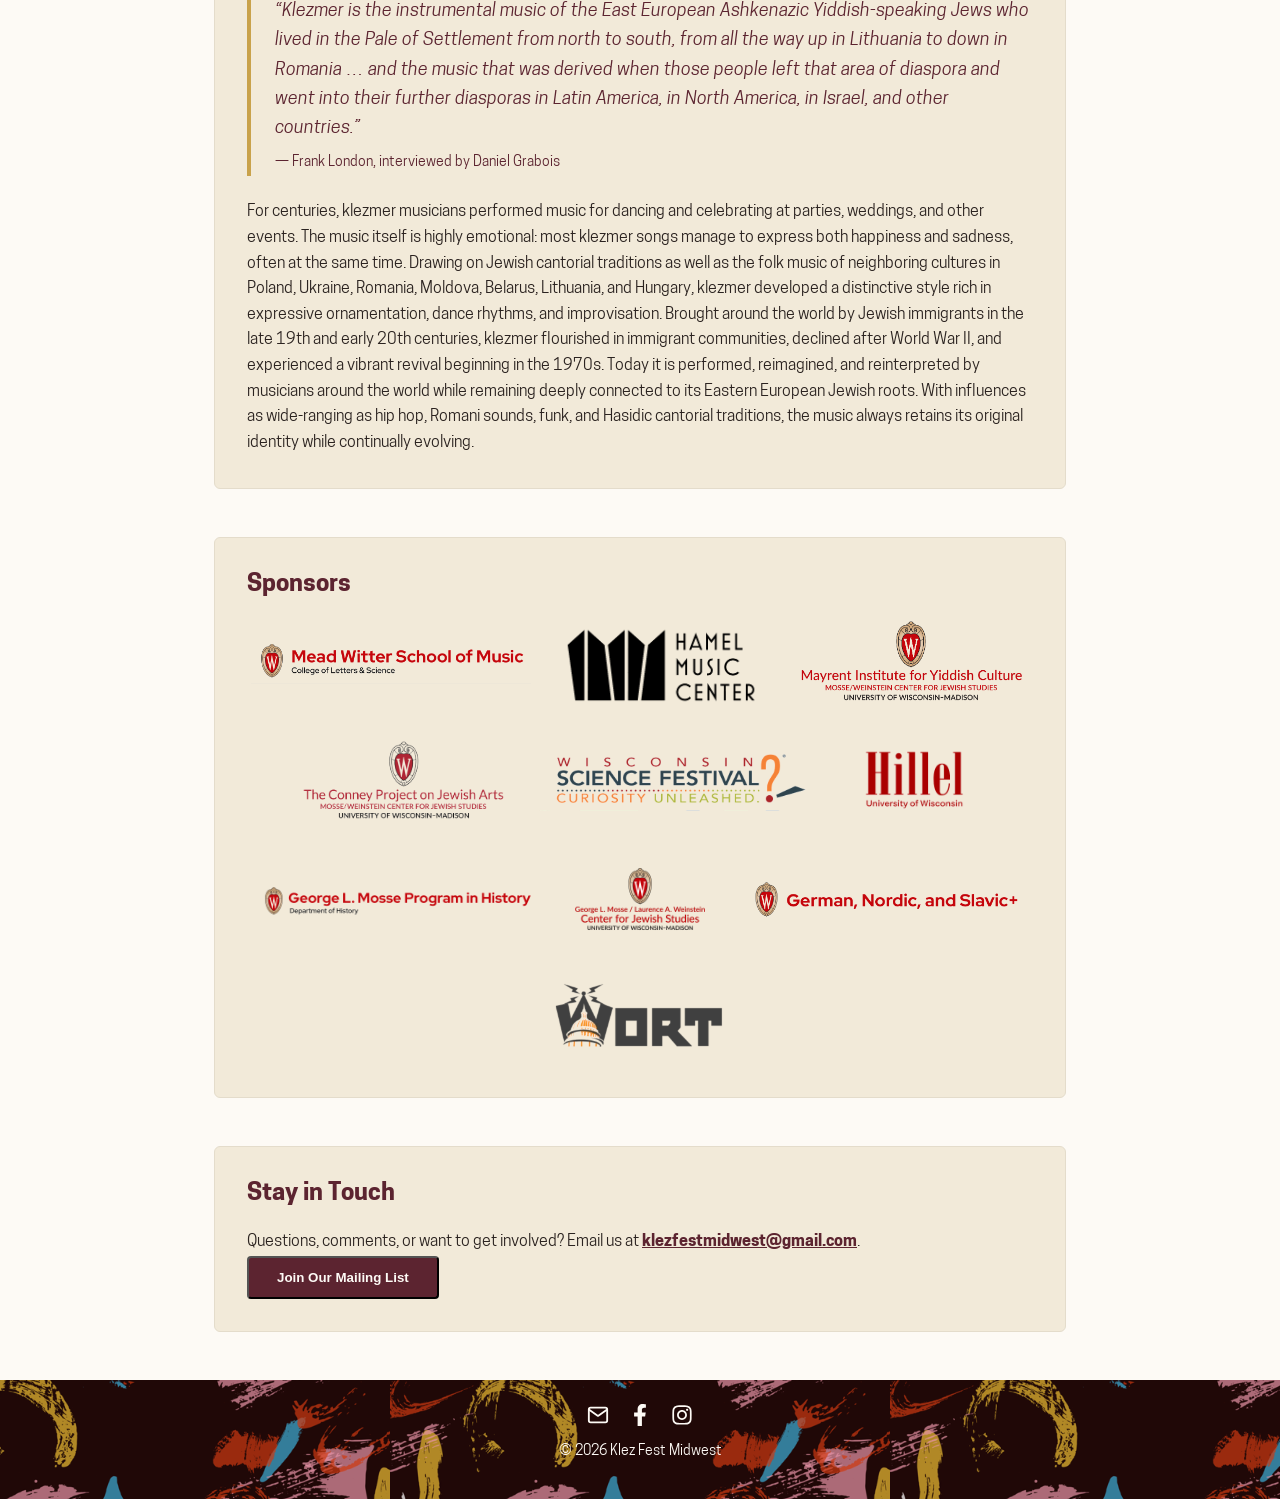
==== commit 91e05a02: "removed Frank London from Nigunim Trio" ====
--- a/index.html
+++ b/index.html
@@ -135,19 +135,19 @@
         <h3>Sunday, October 25</h3>
         <div class="event">
           <p class="event-time">4:00 PM</p>
-          <p class="event-title">Nigunim Trio</p>
-          <p class="event-desc">The Klezmatics&rsquo; Lorin Sklamberg (vocals/accordion) and Frank London (trumpet/keyboard) with pianist Rob Schwimmer in a program of Yiddish Hasidic spiritual songs.</p>
+          <p class="event-title">Nigunim Duo</p>
+          <p class="event-desc">The Klezmatics&rsquo; Lorin Sklamberg (vocals/accordion/guitar) and pianist/thereminist Rob Schwimmer in a program of Hasidic spiritual songs.</p>
           <p class="event-venue">North Street Cabaret</p>
           <p class="event-address">610 North Street</p>
           <p class="event-note event-note--free">FREE</p>
-          <a href="program.html#nigunim-trio" class="read-more">Read more &rarr;</a>
+          <a href="program.html#nigunim-duo" class="read-more">Read more &rarr;</a>
         </div>
       </div>
     </section>
 
     <section class="about" id="about">
       <h2>About Klez Fest Midwest</h2>
-      <p>Klez Fest Midwest (KFMW) is an annual music festival in Madison, Wisconsin, presenting great klezmer music as a living and evolving creative tradition. Launched in 2024 at the Mead Witter School of Music at the University of Wisconsin&ndash;Madison, the main festival takes place in the fall, with occasional events at other times of the year. Past performers have included Alicia Svigals (2024 headliner, the &ldquo;queen of the klezmer violin&rdquo;), clarinet superstar David Krakauer (2025 headliner), Laura Elkeslassy, Donald Sosin, and Kathleen Tagg, with band members including Aaron Alexander, Jim Guttman, Curtis Hasselbring, Jordan Hirsch, Will Holshouser, Michael Sarin, Ilya Shneyveys, and Leo Traversa. Klez Fest Midwest has also proudly presented Madison groups Yid Vicious, Kanopy Dance, Elm Duo, and Tsuzamen. In 2026, we are excited to welcome our headliners The Klezmatics, along with Fugu Dugu, the Nigunim Trio, and returning performers Yid Vicious, Tsuzamen and Elm Duo. Past KFMW events have included masterclasses, a dance performance, a film with live music, and a children&rsquo;s concert.</p>
+      <p>Klez Fest Midwest (KFMW) is an annual music festival in Madison, Wisconsin, presenting great klezmer music as a living and evolving creative tradition. Launched in 2024 at the Mead Witter School of Music at the University of Wisconsin&ndash;Madison, the main festival takes place in the fall, with occasional events at other times of the year. Past performers have included Alicia Svigals (2024 headliner, the &ldquo;queen of the klezmer violin&rdquo;), clarinet superstar David Krakauer (2025 headliner), Laura Elkeslassy, Donald Sosin, and Kathleen Tagg, with band members including Aaron Alexander, Jim Guttman, Curtis Hasselbring, Jordan Hirsch, Will Holshouser, Michael Sarin, Ilya Shneyveys, and Leo Traversa. Klez Fest Midwest has also proudly presented Madison groups Yid Vicious, Kanopy Dance, Elm Duo, and Tsuzamen. In 2026, we are excited to welcome our headliners The Klezmatics, along with Fugu Dugu, the Nigunim Duo, and returning performers Yid Vicious, Tsuzamen and Elm Duo. Past KFMW events have included masterclasses, a dance performance, a film with live music, and a children&rsquo;s concert.</p>
     </section>
 
     <section class="about" id="what-is-klezmer">
--- a/styles.css
+++ b/styles.css
@@ -436,6 +436,51 @@
   cursor: pointer;
   font-family: inherit;
   font-size: 1rem;
+}
+
+.signup-page {
+  background: var(--maroon) url("images/klezfest-background.png") center / 500px auto repeat;
+  min-height: 100vh;
+}
+
+.signup-main {
+  max-width: 560px;
+  padding: 2.5rem 1.5rem 3rem;
+}
+
+.signup-logo {
+  display: block;
+  width: 100%;
+  max-width: 360px;
+  height: auto;
+  margin: 0 auto 2rem;
+}
+
+.signup-card {
+  margin-bottom: 0;
+}
+
+.signup-card h1 {
+  font-family: 'Desert Folk', 'Cooper Hewitt', Georgia, 'Times New Roman', serif;
+  font-size: 2rem;
+  margin: 0 0 0.75rem;
+  color: var(--maroon);
+}
+
+.signup-back-row {
+  text-align: right;
+  margin-top: 1.5rem;
+}
+
+.signup-back {
+  background: var(--gold);
+  color: var(--ink);
+}
+
+.signup-back:hover,
+.signup-back:focus-visible {
+  background: var(--maroon);
+  color: var(--paper);
 }
 
 .error-hero h1 {
